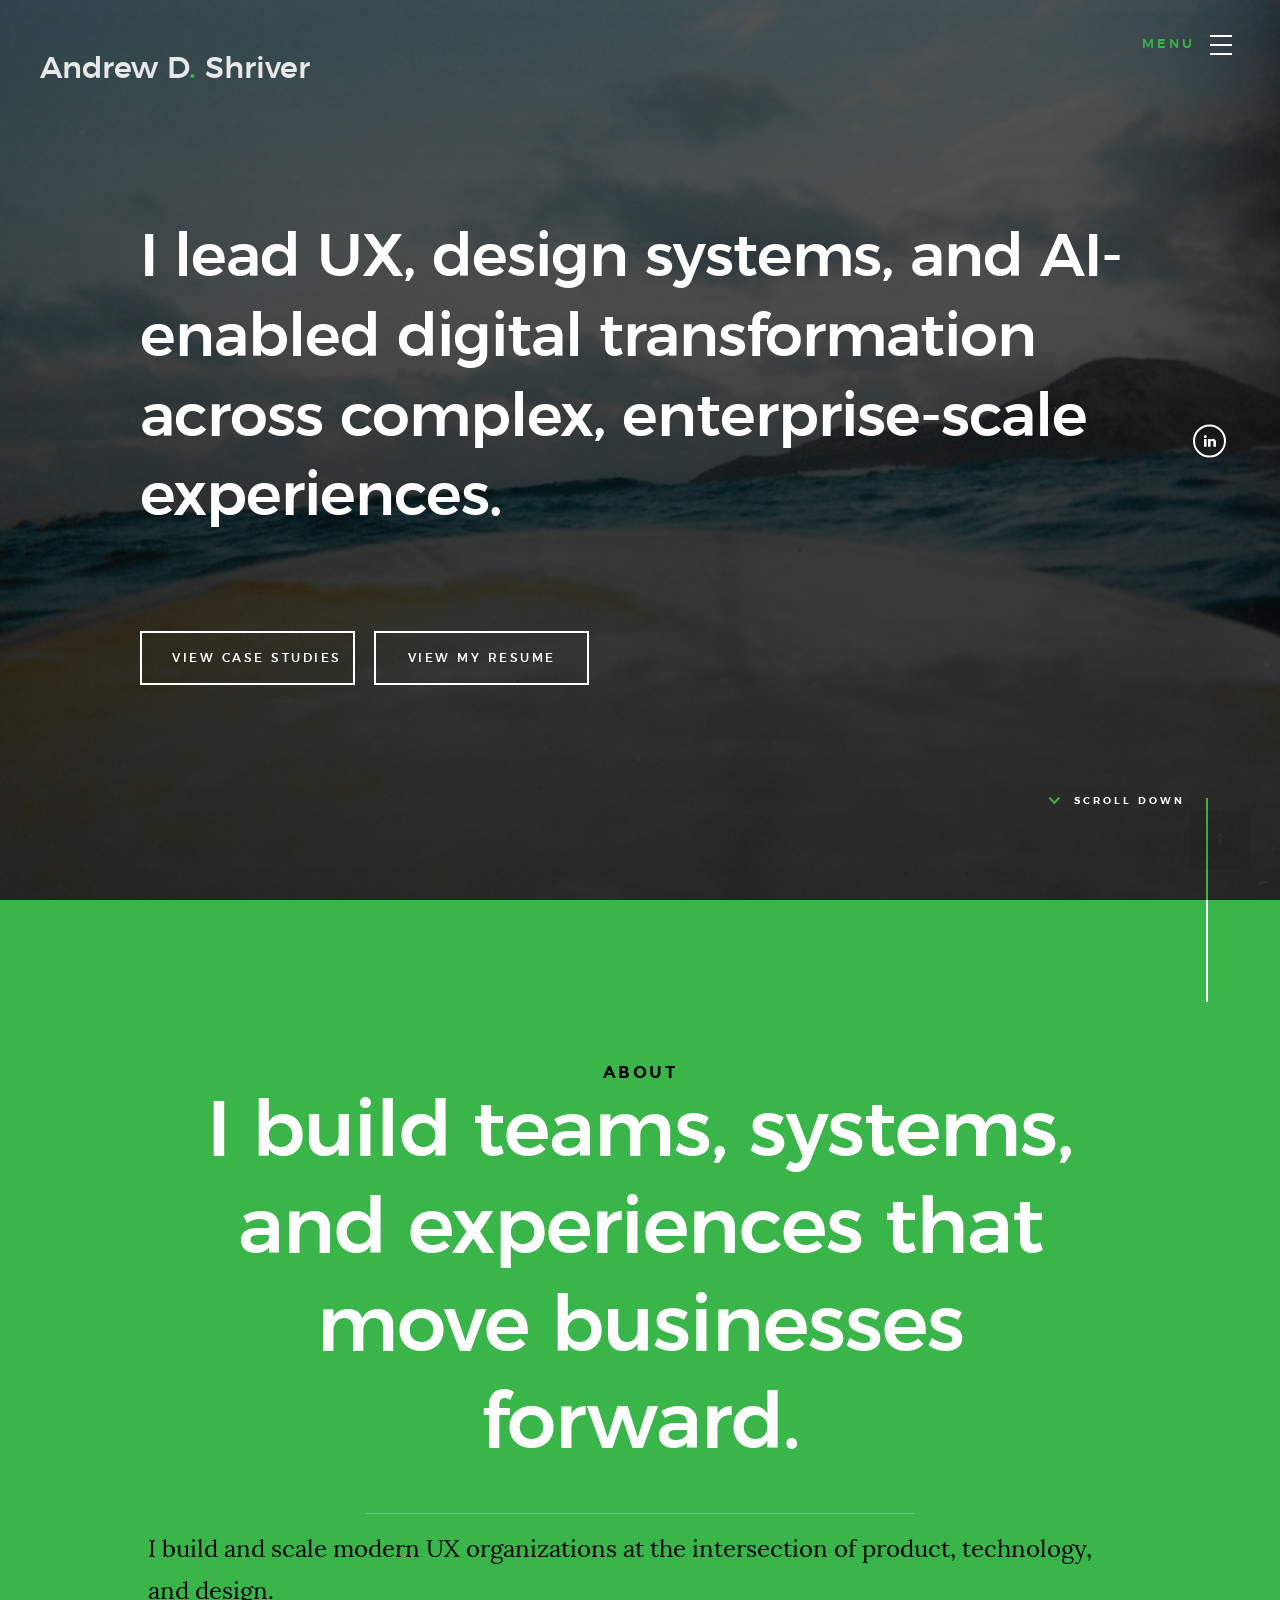
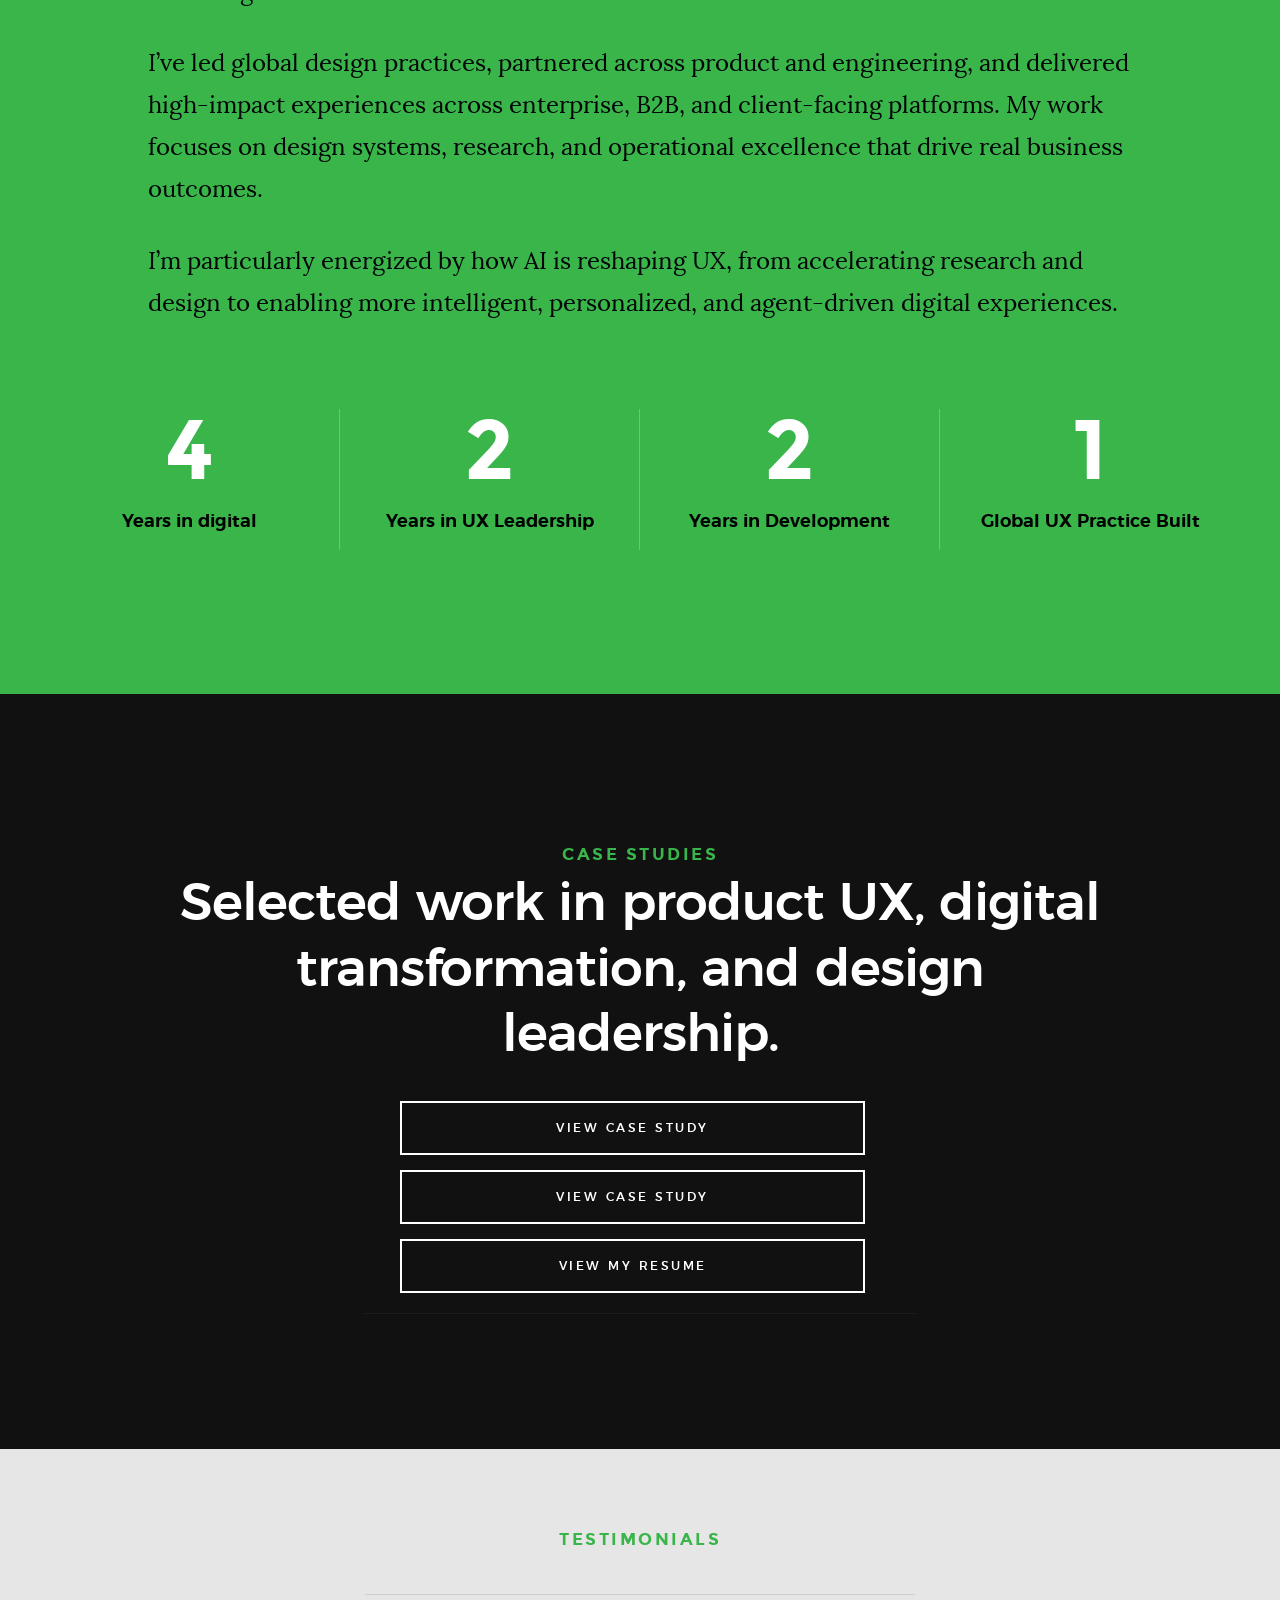
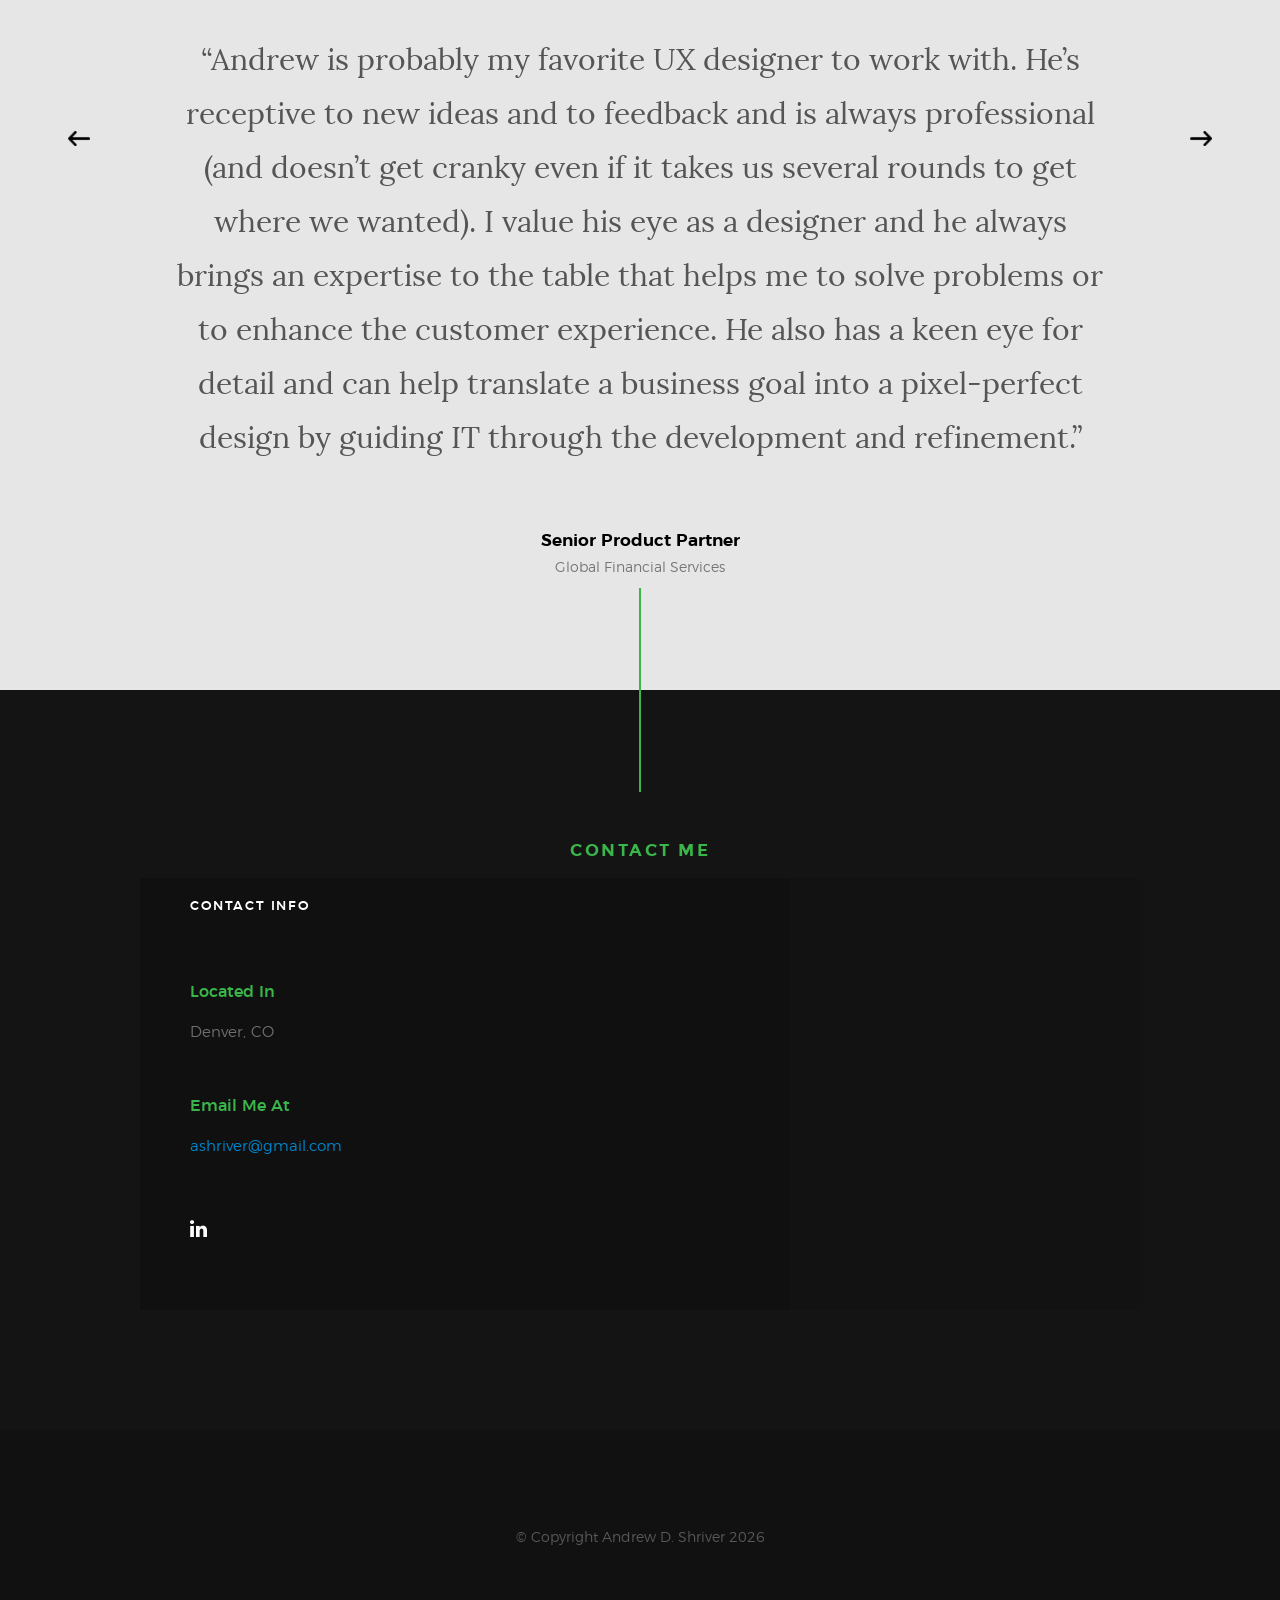
==== index.html @ b95ac104 "clean initial upload" ====
<!DOCTYPE html>
<html class="no-js" lang="en">
    
    <meta charset="utf-8">
    <title>Andrew D. Shriver</title>
    <meta name="description" content="">
    <meta name="author" content="">

    <!-- mobile specific metas
    ================================================== -->
    <meta name="viewport" content="width=device-width, initial-scale=1">

    <!-- CSS
    ================================================== -->
    <link rel="stylesheet" href="css/base.css">
    <link rel="stylesheet" href="css/vendor.css">
    <link rel="stylesheet" href="css/main.css">

    <!-- script
    ================================================== -->
    <script src="js/modernizr.js"></script>
    <script src="js/pace.min.js"></script>

    <!-- favicons
    ================================================== -->
    <link rel="shortcut icon" href="favicon.ico" type="image/x-icon">
    <link rel="icon" href="favicon.ico" type="image/x-icon">

</head>

<body id="top">

    <!-- header
    ================================================== -->
    <header class="s-header">
		
		
		<div class="header-logo">
			
			<h2 style="color:#e8e8e8;">Andrew D<span style="color:#39b54a;">.</span> Shriver</h2>
		</div>

        <nav class="header-nav">

            <a href="#0" class="header-nav__close" title="close"><span>Close</span></a>

            <div class="header-nav__content">
                <h3>Navigation</h3>
                
                <ul class="header-nav__list">
                    <li class="current"><a class="smoothscroll"  href="#home" title="home">Home</a></li>
                    <li><a class="smoothscroll"  href="#about" title="about">About</a></li>
                    <!--li><a class="smoothscroll"  href="#services" title="services">What I Do</a></li-->
                    <li><a class="smoothscroll"  href="#works" title="works">Case Studies</a></li>
                    <li><a class="smoothscroll"  href="#clients" title="clients">Testimonials</a></li>
                    <li><a class="smoothscroll"  href="#contact" title="contact">Contact</a></li>
					<li><a href="Shriver_Andrew_Global-Head-UX-Digital-Design_1_2026.pdf" target="_blank">Resume</a></li>
                </ul>
    
                <!--p>Perspiciatis hic praesentium nesciunt. Et neque a dolorum <a href='#0'>voluptatem</a> porro iusto sequi veritatis libero enim. Iusto id suscipit veritatis neque reprehenderit.</p-->
    
                <ul class="header-nav__social">
                    <li>
                        <a href="https://www.linkedin.com/in/andrewshriver/" target="_blank"><i class="fa fa-linkedin"></i></a>
                    </li>
                </ul>

            </div> <!-- end header-nav__content -->

        </nav>  <!-- end header-nav -->

        <a class="header-menu-toggle" href="#0">
            <span class="header-menu-text">Menu</span>
            <span class="header-menu-icon"></span>
        </a>

    </header> <!-- end s-header -->


    <!-- home
    ================================================== -->
    <section id="home" class="s-home target-section" data-parallax="scroll" data-image-src="images/me-surfboard-hawaii-crop.jpg" data-natural-width="3000" data-natural-height="2000" data-position-y="center">

        <div class="overlay"></div>
        <div class="shadow-overlay"></div>

        <div class="home-content">

            <div class="row home-content__main">

                <!--h3>I lead</h3-->

                <h1>
                    I lead UX, design systems, and AI-enabled digital transformation across complex, enterprise-scale experiences.
                </h1>

                <div class="home-content__buttons">
                     <a href="case-study-a.html" class="btn btn--stroke thumb-link">
                        View Case Studies
                   </a>
                    <a href="Shriver_Andrew_Global-Head-UX-Digital-Design_1_2026.pdf" target="_blank" class="btn btn--stroke">
                        View My Resume
                    </a>
                </div>

            </div>

            <div class="home-content__scroll">
                <a href="#about" class="scroll-link smoothscroll">
                    <span>Scroll Down</span>
                </a>
            </div>

            <div class="home-content__line"></div>

        </div> <!-- end home-content -->


        <ul class="home-social">
            <li>
                <a href="https://www.linkedin.com/in/andrewshriver/" target="_blank"><i class="fa fa-linkedin" aria-hidden="true"></i><span>LinkedIn</span></a>
            </li>
        </ul> 
        <!-- end home-social -->

    </section> <!-- end s-home -->


    <!-- about
    ================================================== -->
    <section id="about" class="s-about">

        <div class="row section-header has-bottom-sep" data-aos="fade-up">
            <div class="col-full">
                <h3 class="subhead subhead--dark">About</h3>
                <h1 class="display-1 display-1--light">I build teams, systems, and experiences that move businesses forward.</h1>
            </div>
        </div> <!-- end section-header -->

        <div class="row about-desc" data-aos="fade-up">
            <div class="col-full">
                <p>
                    I build and scale modern UX organizations at the intersection of product, technology, and design.
                </p>

                <p>
                I’ve led global design practices, partnered across product and engineering, and delivered high-impact experiences across enterprise, B2B, and client-facing platforms. My work focuses on design systems, research, and operational excellence that drive real business outcomes.
                </p>

                <p>
                I’m particularly energized by how AI is reshaping UX, from accelerating research and design to enabling more intelligent, personalized, and agent-driven digital experiences.
                </p>
            </div>
        </div> <!-- end about-desc -->

        <div class="row about-stats stats block-1-4 block-m-1-2 block-mob-full" data-aos="fade-up">
                
            <div class="col-block stats__col ">
                <div class="stats__count">29</div>
                <h5>Years in digital</h5>
            </div>
            <div class="col-block stats__col">
                <div class="stats__count">15</div>
                <h5>Years in UX Leadership</h5>
            </div>
            <div class="col-block stats__col">
                <div class="stats__count">11</div>
                <h5>Years in Development</h5>
            </div>
            <div class="col-block stats__col">
                <div class="stats__count">1</div>
                <h5>Global UX Practice Built</h5> 
            </div>

        </div> <!-- end about-stats -->

        <div class="about__line"></div>

    </section> <!-- end s-about -->

    <!-- works
    ================================================== -->
    <section id="works" class="s-works">

        <div class="intro-wrap">
                
            <div class="row section-header has-bottom-sep light-sep" data-aos="fade-up">
                <div class="col-full">
                    <h3 class="subhead">Case Studies</h3>
                    <h1 class="display-2 display-2--light">Selected work in product UX, digital transformation, and design leadership.</h1>
                </div>
					
				<div class="home-content__case-study-lg-buttons">
                   <a href="case-study-a.html" class="btn btn--stroke thumb-link">
                        View Case Study
                   </a>
				   <a href="case-study-b.html" class="btn btn--stroke thumb-link">
                        View Case Study
                   </a>
                   <a href="cShriver_Andrew_Global-Head-UX-Digital-Design_1_2026.pdf" target="_blank" class="btn btn--stroke thumb-link">
                        View My Resume
                   </a>
                </div>
            </div> <!-- end section-header -->

        </div> <!-- end intro-wrap -->
    </section>
    
    
    <!-- clients
    ================================================== -->
    <section id="clients" class="s-clients">

        <div class="row section-header" data-aos="fade-up">
            <div class="col-full">
                <h3 class="subhead">Testimonials</h3>
                <!--h1 class="display-2">Glint has been honored to
                partner up with these clients</h1-->
            </div>
        </div> <!-- end section-header -->

        <div class="row clients-testimonials" data-aos="fade-up">
            <div class="col-full">
                <div class="testimonials">

                    <div class="testimonials__slide">

                        <p>&ldquo;Andrew is probably my favorite UX designer to work with. He’s receptive to new ideas and to feedback and is always professional (and doesn’t get cranky even if it takes us several rounds to get where we wanted). I value his eye as a designer and he always brings an expertise to the table that helps me to solve problems or to enhance the customer experience. He also has a keen eye for detail and can help translate a business goal into a pixel-perfect design by guiding IT through the development and refinement.&rdquo;</p>

                        <!--img src="images/avatars/wonderwoman.jpg" alt="Author image" class="testimonials__avatar"-->
                        <div class="testimonials__info">
                                <span class="testimonials__name">Senior Product Partner</span> 
                                <span class="testimonials__pos">Global Financial Services</span>
                        </div>
                    </div>

                    <div class="testimonials__slide">
                        
                        <p>&ldquo;Andrew is fast yet thorough…He brings fresh thinking to each project, yet solidly upholds our brand standards that are key to maintaining consistency in the online experience. I love his sense of humor and appreciate his easy communication style.&rdquo;</p>

                        <!--img src="images/avatars/aquaman.jpg" alt="Author image" class="testimonials__avatar"-->
                        <div class="testimonials__info">
                            <span class="testimonials__name">Internal Client</span> 
                            <span class="testimonials__pos">Global Financial Services</span>
                        </div>

                    </div>

                    <div class="testimonials__slide">
                        
                        <p>&ldquo;Andrew is very good at making the team's vision into a reality. Everyone loves working with him.&rdquo;</p>

                        <!--img src="images/avatars/batman.jpg" alt="Author image" class="testimonials__avatar"-->
                        <div class="testimonials__info">
                            <span class="testimonials__name">Internal Client</span> 
                            <span class="testimonials__pos">Global Financial Services</span>
                        </div>

                    </div>

                </div><!-- end testimonials -->
                
            </div> <!-- end col-full -->
        </div> <!-- end client-testimonials -->

    </section> <!-- end s-clients -->


    <!-- contact
    ================================================== -->
    <section id="contact" class="s-contact">

        <div class="overlay"></div>
        <div class="contact__line"></div>

        <div class="row section-header" data-aos="fade-up">
            <div class="col-full">
                <h3 class="subhead">Contact Me</h3>
                <!--h1 class="display-2 display-2--light">Reach out for a new opportunity or just to say hello</h1-->
            </div>
        </div>

        <div class="row contact-content" data-aos="fade-up">

            <div class="contact-secondary">
                <div class="contact-info">

                    <h3 class="h6 hide-on-fullwidth">Contact Info</h3>

                    <div class="cinfo">
                        <h5>Located In</h5>
                        <p>Denver, CO</p>
                    </div>

                    <div class="cinfo">
                        <h5>Email Me At</h5>
                        <p>
							<a href="mailto:ashriver@gmail.com?subject=Inquiry from andrewshriver.com">ashriver@gmail.com</a>
                        </p>
                    </div>

                    <ul class="contact-social">
                        <li>
                            <a href="https://www.linkedin.com/in/andrewshriver/" target="_blank"><i class="fa fa-linkedin" aria-hidden="true"></i></a>
                        </li>
                    </ul> <!-- end contact-social -->

                </div> <!-- end contact-info -->
            </div> <!-- end contact-secondary -->

        </div> <!-- end contact-content -->

    </section> <!-- end s-contact -->

    <!-- footer
    ================================================== -->
    <footer>

        <div class="row footer-bottom">

            <div class="col-twelve">
                <div class="copyright">
                    <span>© Copyright Andrew D. Shriver 2026</span> 
                </div>

                <div class="go-top">
                    <a class="smoothscroll" title="Back to Top" href="#top"><i class="icon-arrow-up" aria-hidden="true"></i></a>
                </div>
            </div>

        </div> <!-- end footer-bottom -->

    </footer> <!-- end footer -->



    <!-- photoswipe background
    ================================================== -->
    <div aria-hidden="true" class="pswp" role="dialog" tabindex="-1">

        <div class="pswp__bg"></div>
        <div class="pswp__scroll-wrap">

            <div class="pswp__container">
                <div class="pswp__item"></div>
                <div class="pswp__item"></div>
                <div class="pswp__item"></div>
            </div>

            <div class="pswp__ui pswp__ui--hidden">
                <div class="pswp__top-bar">
                    <div class="pswp__counter"></div><button class="pswp__button pswp__button--close" title="Close (Esc)"></button> <button class="pswp__button pswp__button--share" title=
                    "Share"></button> <button class="pswp__button pswp__button--fs" title="Toggle fullscreen"></button> <button class="pswp__button pswp__button--zoom" title=
                    "Zoom in/out"></button>
                    <div class="pswp__preloader">
                        <div class="pswp__preloader__icn">
                            <div class="pswp__preloader__cut">
                                <div class="pswp__preloader__donut"></div>
                            </div>
                        </div>
                    </div>
                </div>
                <div class="pswp__share-modal pswp__share-modal--hidden pswp__single-tap">
                    <div class="pswp__share-tooltip"></div>
                </div><button class="pswp__button pswp__button--arrow--left" title="Previous (arrow left)"></button> <button class="pswp__button pswp__button--arrow--right" title=
                "Next (arrow right)"></button>
                <div class="pswp__caption">
                    <div class="pswp__caption__center"></div>
                </div>
            </div>

        </div>

    </div> <!-- end photoSwipe background -->


    <!-- preloader
    ================================================== -->
    <div id="preloader">
        <div id="loader">
            <div class="line-scale-pulse-out">
                <div></div>
                <div></div>
                <div></div>
                <div></div>
                <div></div>
            </div>
        </div>
    </div>


    <!-- Java Script
    ================================================== -->
    <script src="js/jquery-3.2.1.min.js"></script>
    <script src="js/plugins.js"></script>
    <script src="js/main.js"></script>

</body>

</html>
---- css/base.css ----
/* =================================================================== 
 *
 *  Glint v1.0 Base Stylesheet
 *  11-20-2017
 *  ------------------------------------------------------------------
 *
 *  TOC:
 *  # imports 
 *  # normalize
 *  # basic/base setup styles
 *      ## Media
 *      ## Typography resets 
 *      ## links
 *      ## inputs
 *  # grid
 *      ## medium size devices
 *      ## tablets
 *      ## mobile devices
 *      ## small mobile devices
 *  # block grids
 *      ## medium size devices
 *      ## tablets
 *      ## mobile devices
 *      ## small mobile devices
 *  # MISC
 *
 * =================================================================== */


/* ===================================================================
 * # imports 
 *
 * ------------------------------------------------------------------- */
@import url("font-awesome/css/font-awesome.min.css");
@import url("micons/micons.css");
@import url("fonts.css");


/* ===================================================================
 * # normalize
 * normalize.css v5.0.0 | MIT License | 
 * github.com/necolas/normalize.css
 *
 * ------------------------------------------------------------------- */
html {
    font-family: sans-serif;
    line-height: 1.15;
    -ms-text-size-adjust: 100%;
    -webkit-text-size-adjust: 100%;
}

body {
    margin: 0;
}

article,
aside,
footer,
header,
nav,
section {
    display: block;
}

h1 {
    font-size: 2em;
    margin: 0.67em 0;
}

figcaption,
figure,
main {
    display: block;
}

figure {
    margin: 1em 40px;
}

hr {
    box-sizing: content-box;
    height: 0;
    overflow: visible;
}

pre {
    font-family: monospace, monospace;
    font-size: 1em;
}

a {
    background-color: transparent;
    -webkit-text-decoration-skip: objects;
}

a:active,
a:hover {
    outline-width: 0;
}

abbr[title] {
    border-bottom: none;
    text-decoration: underline;
    text-decoration: underline dotted;
}

b,
strong {
    font-weight: inherit;
}

b,
strong {
    font-weight: bolder;
}

code,
kbd,
samp {
    font-family: monospace, monospace;
    font-size: 1em;
}

dfn {
    font-style: italic;
}

mark {
    background-color: #ff0;
    color: #000;
}

small {
    font-size: 80%;
}

sub,
sup {
    font-size: 75%;
    line-height: 0;
    position: relative;
    vertical-align: baseline;
}

sub {
    bottom: -0.25em;
}

sup {
    top: -0.5em;
}

audio,
video {
    display: inline-block;
}

audio:not([controls]) {
    display: none;
    height: 0;
}

img {
    border-style: none;
}

svg:not(:root) {
    overflow: hidden;
}

button,
input,
optgroup,
select,
textarea {
    font-family: sans-serif;
    font-size: 100%;
    line-height: 1.15;
    margin: 0;
}

button,
input {
    overflow: visible;
}

button,
select {
    text-transform: none;
}

button,
html [type="button"],
[type="reset"],
[type="submit"] {
    -webkit-appearance: button;
}

button::-moz-focus-inner,
[type="button"]::-moz-focus-inner,
[type="reset"]::-moz-focus-inner,
[type="submit"]::-moz-focus-inner {
    border-style: none;
    padding: 0;
}

button:-moz-focusring,
[type="button"]:-moz-focusring,
[type="reset"]:-moz-focusring,
[type="submit"]:-moz-focusring {
    outline: 1px dotted ButtonText;
}

fieldset {
    border: 1px solid #c0c0c0;
    margin: 0 2px;
    padding: 0.35em 0.625em 0.75em;
}

legend {
    box-sizing: border-box;
    color: inherit;
    display: table;
    max-width: 100%;
    padding: 0;
    white-space: normal;
}

progress {
    display: inline-block;
    vertical-align: baseline;
}

textarea {
    overflow: auto;
}

[type="checkbox"],
[type="radio"] {
    box-sizing: border-box;
    padding: 0;
}

[type="number"]::-webkit-inner-spin-button,
[type="number"]::-webkit-outer-spin-button {
    height: auto;
}

[type="search"] {
    -webkit-appearance: textfield;
    outline-offset: -2px;
}

[type="search"]::-webkit-search-cancel-button,
[type="search"]::-webkit-search-decoration {
    -webkit-appearance: none;
}

::-webkit-file-upload-button {
    -webkit-appearance: button;
    font: inherit;
}

details,
menu {
    display: block;
}

summary {
    display: list-item;
}

canvas {
    display: inline-block;
}

template {
    display: none;
}

[hidden] {
    display: none;
}


/* ===================================================================
 * # basic/base setup styles
 *
 * ------------------------------------------------------------------- */
html {
    font-size: 62.5%;
    box-sizing: border-box;
}

*,
*::before,
*::after {
    box-sizing: inherit;
}

body {
    font-weight: normal;
    line-height: 1;
    word-wrap: break-word;
    text-rendering: optimizeLegibility;
    -webkit-overflow-scrolling: touch;
    -webkit-text-size-adjust: none;
}

body,
input,
button {
    -moz-osx-font-smoothing: grayscale;
    -webkit-font-smoothing: antialiased;
}


/* ------------------------------------------------------------------- 
 * ## Media
 * ------------------------------------------------------------------- */
img,
video {
    max-width: 100%;
    height: auto;
}


/* ------------------------------------------------------------------- 
 * ## Typography resets 
 * ------------------------------------------------------------------- */
div,
dl,
dt,
dd,
ul,
ol,
li,
h1,
h2,
h3,
h4,
h5,
h6,
pre,
form,
p,
blockquote,
th,
td {
    margin: 0;
    padding: 0;
}

h1,
h2,
h3,
h4,
h5,
h6 {
    -webkit-font-smoothing: auto;
    -webkit-font-smoothing: antialiased;
    -webkit-font-variant-ligatures: common-ligatures;
    -moz-font-variant-ligatures: common-ligatures;
    font-variant-ligatures: common-ligatures;
    text-rendering: optimizeLegibility;
}

em,
i {
    font-style: italic;
    line-height: inherit;
}

strong,
b {
    font-weight: bold;
    line-height: inherit;
}

small {
    font-size: 60%;
    line-height: inherit;
}

ol,
ul {
    list-style: none;
}

li {
    display: block;
}


/* ------------------------------------------------------------------- 
 * ## links 
 * ------------------------------------------------------------------- */
a {
    text-decoration: none;
    line-height: inherit;
}

a img {
    border: none;
}


/* ------------------------------------------------------------------- 
 * ## inputs 
 * ------------------------------------------------------------------- */
fieldset {
    margin: 0;
    padding: 0;
}

input[type="email"],
input[type="number"],
input[type="search"],
input[type="text"],
input[type="tel"],
input[type="url"],
input[type="password"],
textarea {
    -webkit-appearance: none;
    -moz-appearance: none;
    -ms-appearance: none;
    -o-appearance: none;
    appearance: none;
}


/* ===================================================================
 * # grid
 *
 * ------------------------------------------------------------------- */
.row {
    width: 94%;
    max-width: 1200px;
    margin: 0 auto;
}

.row:after {
    content: "";
    display: table;
    clear: both;
}

.row .row {
    width: auto;
    max-width: none;
    margin-left: -20px;
    margin-right: -20px;
}


/* column blocks
 * -------------------------------------- */
[class*="col-"] {
    float: left;
    padding: 0 20px;
}

[class*="col-"]+[class*="col-"].end {
    float: right;
}


/* column width classes 
 * -------------------------------------- */
.col-one {
    width: 8.33333%;
}

.col-two,
.col-1-6 {
    width: 16.66667%;
}

.col-three,
.col-1-4 {
    width: 25%;
}

.col-four,
.col-1-3 {
    width: 33.33333%;
}

.col-five {
    width: 41.66667%;
}

.col-six,
.col-1-2 {
    width: 50%;
}

.col-seven {
    width: 58.33333%;
}

.col-eight,
.col-2-3 {
    width: 66.66667%;
}

.col-nine,
.col-3-4 {
    width: 75%;
}

.col-ten,
.col-5-6 {
    width: 83.33333%;
}

.col-eleven {
    width: 91.66667%;
}

.col-twelve,
.col-full {
    width: 100%;
}


/* ------------------------------------------------------------------- 
 * ## medium size devices
 * ------------------------------------------------------------------- */
@media only screen and (max-width: 1200px) {
    .row .row {
        margin-left: -15px;
        margin-right: -15px;
    }
    [class*="col-"] {
        padding: 0 15px;
    }
    .md-two,
    .md-1-6 {
        width: 16.66667%;
    }
    .md-one {
        width: 8.33333%;
    }
    .md-three,
    .md-1-4 {
        width: 25%;
    }
    .md-four,
    .md-1-3 {
        width: 33.33333%;
    }
    .md-five {
        width: 41.66667%;
    }
    .md-six,
    .md-1-2 {
        width: 50%;
    }
    .md-seven {
        width: 58.33333%;
    }
    .md-eight,
    .md-2-3 {
        width: 66.66667%;
    }
    .md-nine,
    .md-3-4 {
        width: 75%;
    }
    .md-ten,
    .md-5-6 {
        width: 83.33333%;
    }
    .md-eleven {
        width: 91.66667%;
    }
    .md-twelve,
    .md-full {
        width: 100%;
    }
}


/* ------------------------------------------------------------------- 
 * ## tablets
 * ------------------------------------------------------------------- */
@media only screen and (max-width: 800px) {
    .row {
        width: 90%;
    }
    .tab-1-4 {
        width: 25%;
    }
    .tab-1-3 {
        width: 33.33333%;
    }
    .tab-1-2 {
        width: 50%;
    }
    .tab-2-3 {
        width: 66.66667%;
    }
    .tab-3-4 {
        width: 75%;
    }
    .tab-full {
        width: 100%;
    }
}


/* ------------------------------------------------------------------- 
 * ## mobile devices
 * ------------------------------------------------------------------- */
@media only screen and (max-width: 600px) {
    .row {
        width: auto;
        padding-left: 25px;
        padding-right: 25px;
    }
    .row .row {
        margin-left: -10px;
        margin-right: -10px;
    }
    [class*="col-"] {
        padding: 0 10px;
    }
    .mob-1-4 {
        width: 25%;
    }
    .mob-1-3 {
        width: 33.33333%;
    }
    .mob-1-2 {
        width: 50%;
    }
    .mob-2-3 {
        width: 66.66667%;
    }
    .mob-3-4 {
        width: 75%;
    }
    .mob-full {
        width: 100%;
    }
}


/* ------------------------------------------------------------------- 
 * ## small mobile devices
 * ------------------------------------------------------------------- */

/* stack columns on small mobile devices
 * ------------------------------------------------------------------- */

@media only screen and (max-width: 400px) {
    .row .row {
        padding-left: 0;
        padding-right: 0;
        margin-left: 0;
        margin-right: 0;
    }
    [class*="col-"] {
        width: 100% !important;
        float: none !important;
        clear: both !important;
        margin-left: 0;
        margin-right: 0;
        padding: 0;
    }
    [class*="col-"]+[class*="col-"].end {
        float: none;
    }
}


/* ===================================================================
 * # block grids
 * ------------------------------------------------------------------- */

/*   Equally-sized columns define at row level
 * ------------------------------------------------------------------- */
[class*="block-"]:after {
    content: "";
    display: table;
    clear: both;
}

.block-1-6 .col-block {
    width: 16.66667%;
}

.block-1-5 .col-block {
    width: 20%;
}

.block-1-4 .col-block {
    width: 25%;
}

.block-1-3 .col-block {
    width: 33.33333%;
}

.block-1-2 .col-block {
    width: 50%;
}


/**
 * Clearing for block grid columns. Allow columns with 
 * different heights to align properly.
 */

.block-1-6 .col-block:nth-child(6n+1),
.block-1-5 .col-block:nth-child(5n+1),
.block-1-4 .col-block:nth-child(4n+1),
.block-1-3 .col-block:nth-child(3n+1),
.block-1-2 .col-block:nth-child(2n+1) {
    clear: both;
}


/* ------------------------------------------------------------------- 
 * ## medium size devices
 * ------------------------------------------------------------------- */
@media only screen and (max-width: 1200px) {
    .block-m-1-6 .col-block {
        width: 16.66667%;
    }
    .block-m-1-5 .col-block {
        width: 20%;
    }
    .block-m-1-4 .col-block {
        width: 25%;
    }
    .block-m-1-3 .col-block {
        width: 33.33333%;
    }
    .block-m-1-2 .col-block {
        width: 50%;
    }
    .block-m-full .col-block {
        width: 100%;
        clear: both;
    }
    [class*="block-m-"] .col-block:nth-child(n) {
        clear: none;
    }
    .block-m-1-6 .col-block:nth-child(6n+1),
    .block-m-1-5 .col-block:nth-child(5n+1),
    .block-m-1-4 .col-block:nth-child(4n+1),
    .block-m-1-3 .col-block:nth-child(3n+1),
    .block-m-1-2 .col-block:nth-child(2n+1) {
        clear: both;
    }
}


/* ------------------------------------------------------------------- 
 * ## tablets
 * ------------------------------------------------------------------- */
@media only screen and (max-width: 800px) {
    .block-tab-1-6 .col-block {
        width: 16.66667%;
    }
    .block-tab-1-5 .col-block {
        width: 20%;
    }
    .block-tab-1-4 .col-block {
        width: 25%;
    }
    .block-tab-1-3 .col-block {
        width: 33.33333%;
    }
    .block-tab-1-2 .col-block {
        width: 50%;
    }
    .block-tab-full .col-block {
        width: 100%;
        clear: both;
    }
    [class*="block-tab-"] .col-block:nth-child(n) {
        clear: none;
    }
    .block-tab-1-6 .col-block:nth-child(6n+1),
    .block-tab-1-6 .col-block:nth-child(5n+1),
    .block-tab-1-4 .col-block:nth-child(4n+1),
    .block-tab-1-3 .col-block:nth-child(3n+1),
    .block-tab-1-2 .col-block:nth-child(2n+1) {
        clear: both;
    }
}


/* ------------------------------------------------------------------- 
 * ## mobile devices
 * ------------------------------------------------------------------- */
@media only screen and (max-width: 600px) {
    .block-mob-1-6 .col-block {
        width: 16.66667%;
    }
    .block-mob-1-5 .col-block {
        width: 20%;
    }
    .block-mob-1-4 .col-block {
        width: 25%;
    }
    .block-mob-1-3 .col-block {
        width: 33.33333%;
    }
    .block-mob-1-2 .col-block {
        width: 50%;
    }
    .block-mob-full .col-block {
        width: 100%;
        clear: both;
    }
    [class*="block-mob-"] .col-block:nth-child(n) {
        clear: none;
    }
    .block-mob-1-6 .col-block:nth-child(6n+1),
    .block-mob-1-5 .col-block:nth-child(5n+1),
    .block-mob-1-4 .col-block:nth-child(4n+1),
    .block-mob-1-3 .col-block:nth-child(3n+1),
    .block-mob-1-2 .col-block:nth-child(2n+1) {
        clear: both;
    }
}


/* ------------------------------------------------------------------- 
 * ## small mobile devices
 * ------------------------------------------------------------------- */

/* stack columns on small mobile devices
 * ------------------------------------------------------------------- */

@media only screen and (max-width: 400px) {
    .stack .col-block {
        width: 100% !important;
        float: none !important;
        clear: both !important;
        margin-left: 0;
        margin-right: 0;
    }
}


/* ===================================================================
 * # MISC
 *
 * ------------------------------------------------------------------- */
.group:after {
    content: "";
    display: table;
    clear: both;
}


/* Misc Helper Styles
 * -------------------------------------- */
.is-hidden {
    display: none;
}

.is-invisible {
    visibility: hidden;
}

.antialiased {
    -webkit-font-smoothing: antialiased;
    -moz-osx-font-smoothing: grayscale;
}

.overflow-hidden {
    overflow: hidden;
}

.remove-bottom {
    margin-bottom: 0;
}

.half-bottom {
    margin-bottom: 1.5rem !important;
}

.add-bottom {
    margin-bottom: 3rem !important;
}

.no-border {
    border: none;
}

.full-width {
    width: 100%;
}

.text-center {
    text-align: center;
}

.text-left {
    text-align: left;
}

.text-right {
    text-align: right;
}

.pull-left {
    float: left;
}

.pull-right {
    float: right;
}

.align-center {
    margin-left: auto;
    margin-right: auto;
    text-align: center;
}


/*# sourceMappingURL=base.css.map */
---- css/vendor.css ----
/* =================================================================== 
 *
 *  Glint v1.0 Vendor/Third Party CSS 
 *  11-20-2017
 *  ------------------------------------------------------------------
 *
 *  TOC:
 *  # animate on scroll
 *  # slick slider
 *  # photoswipe
 *  # photoSwipe skin
 *
 * =================================================================== */


/* ===================================================================
 * # animate on scroll 
 * https://michalsnik.github.io/aos/
 *
 * ------------------------------------------------------------------- */
[data-aos][data-aos][data-aos-duration='50'], body[data-aos-duration='50'] [data-aos] {
    transition-duration: 50ms;
}

[data-aos][data-aos][data-aos-delay='50'], body[data-aos-delay='50'] [data-aos] {
    transition-delay: 0;
}

[data-aos][data-aos][data-aos-delay='50'].aos-animate, body[data-aos-delay='50'] [data-aos].aos-animate {
    transition-delay: 50ms;
}

[data-aos][data-aos][data-aos-duration='100'], body[data-aos-duration='100'] [data-aos] {
    transition-duration: .1s;
}

[data-aos][data-aos][data-aos-delay='100'], body[data-aos-delay='100'] [data-aos] {
    transition-delay: 0;
}

[data-aos][data-aos][data-aos-delay='100'].aos-animate, body[data-aos-delay='100'] [data-aos].aos-animate {
    transition-delay: .1s;
}

[data-aos][data-aos][data-aos-duration='150'], body[data-aos-duration='150'] [data-aos] {
    transition-duration: .15s;
}

[data-aos][data-aos][data-aos-delay='150'], body[data-aos-delay='150'] [data-aos] {
    transition-delay: 0;
}

[data-aos][data-aos][data-aos-delay='150'].aos-animate, body[data-aos-delay='150'] [data-aos].aos-animate {
    transition-delay: .15s;
}

[data-aos][data-aos][data-aos-duration='200'], body[data-aos-duration='200'] [data-aos] {
    transition-duration: .2s;
}

[data-aos][data-aos][data-aos-delay='200'], body[data-aos-delay='200'] [data-aos] {
    transition-delay: 0;
}

[data-aos][data-aos][data-aos-delay='200'].aos-animate, body[data-aos-delay='200'] [data-aos].aos-animate {
    transition-delay: .2s;
}

[data-aos][data-aos][data-aos-duration='250'], body[data-aos-duration='250'] [data-aos] {
    transition-duration: .25s;
}

[data-aos][data-aos][data-aos-delay='250'], body[data-aos-delay='250'] [data-aos] {
    transition-delay: 0;
}

[data-aos][data-aos][data-aos-delay='250'].aos-animate, body[data-aos-delay='250'] [data-aos].aos-animate {
    transition-delay: .25s;
}

[data-aos][data-aos][data-aos-duration='300'], body[data-aos-duration='300'] [data-aos] {
    transition-duration: .3s;
}

[data-aos][data-aos][data-aos-delay='300'], body[data-aos-delay='300'] [data-aos] {
    transition-delay: 0;
}

[data-aos][data-aos][data-aos-delay='300'].aos-animate, body[data-aos-delay='300'] [data-aos].aos-animate {
    transition-delay: .3s;
}

[data-aos][data-aos][data-aos-duration='350'], body[data-aos-duration='350'] [data-aos] {
    transition-duration: .35s;
}

[data-aos][data-aos][data-aos-delay='350'], body[data-aos-delay='350'] [data-aos] {
    transition-delay: 0;
}

[data-aos][data-aos][data-aos-delay='350'].aos-animate, body[data-aos-delay='350'] [data-aos].aos-animate {
    transition-delay: .35s;
}

[data-aos][data-aos][data-aos-duration='400'], body[data-aos-duration='400'] [data-aos] {
    transition-duration: .4s;
}

[data-aos][data-aos][data-aos-delay='400'], body[data-aos-delay='400'] [data-aos] {
    transition-delay: 0;
}

[data-aos][data-aos][data-aos-delay='400'].aos-animate, body[data-aos-delay='400'] [data-aos].aos-animate {
    transition-delay: .4s;
}

[data-aos][data-aos][data-aos-duration='450'], body[data-aos-duration='450'] [data-aos] {
    transition-duration: .45s;
}

[data-aos][data-aos][data-aos-delay='450'], body[data-aos-delay='450'] [data-aos] {
    transition-delay: 0;
}

[data-aos][data-aos][data-aos-delay='450'].aos-animate, body[data-aos-delay='450'] [data-aos].aos-animate {
    transition-delay: .45s;
}

[data-aos][data-aos][data-aos-duration='500'], body[data-aos-duration='500'] [data-aos] {
    transition-duration: .5s;
}

[data-aos][data-aos][data-aos-delay='500'], body[data-aos-delay='500'] [data-aos] {
    transition-delay: 0;
}

[data-aos][data-aos][data-aos-delay='500'].aos-animate, body[data-aos-delay='500'] [data-aos].aos-animate {
    transition-delay: .5s;
}

[data-aos][data-aos][data-aos-duration='550'], body[data-aos-duration='550'] [data-aos] {
    transition-duration: .55s;
}

[data-aos][data-aos][data-aos-delay='550'], body[data-aos-delay='550'] [data-aos] {
    transition-delay: 0;
}

[data-aos][data-aos][data-aos-delay='550'].aos-animate, body[data-aos-delay='550'] [data-aos].aos-animate {
    transition-delay: .55s;
}

[data-aos][data-aos][data-aos-duration='600'], body[data-aos-duration='600'] [data-aos] {
    transition-duration: .6s;
}

[data-aos][data-aos][data-aos-delay='600'], body[data-aos-delay='600'] [data-aos] {
    transition-delay: 0;
}

[data-aos][data-aos][data-aos-delay='600'].aos-animate, body[data-aos-delay='600'] [data-aos].aos-animate {
    transition-delay: .6s;
}

[data-aos][data-aos][data-aos-duration='650'], body[data-aos-duration='650'] [data-aos] {
    transition-duration: .65s;
}

[data-aos][data-aos][data-aos-delay='650'], body[data-aos-delay='650'] [data-aos] {
    transition-delay: 0;
}

[data-aos][data-aos][data-aos-delay='650'].aos-animate, body[data-aos-delay='650'] [data-aos].aos-animate {
    transition-delay: .65s;
}

[data-aos][data-aos][data-aos-duration='700'], body[data-aos-duration='700'] [data-aos] {
    transition-duration: .7s;
}

[data-aos][data-aos][data-aos-delay='700'], body[data-aos-delay='700'] [data-aos] {
    transition-delay: 0;
}

[data-aos][data-aos][data-aos-delay='700'].aos-animate, body[data-aos-delay='700'] [data-aos].aos-animate {
    transition-delay: .7s;
}

[data-aos][data-aos][data-aos-duration='750'], body[data-aos-duration='750'] [data-aos] {
    transition-duration: .75s;
}

[data-aos][data-aos][data-aos-delay='750'], body[data-aos-delay='750'] [data-aos] {
    transition-delay: 0;
}

[data-aos][data-aos][data-aos-delay='750'].aos-animate, body[data-aos-delay='750'] [data-aos].aos-animate {
    transition-delay: .75s;
}

[data-aos][data-aos][data-aos-duration='800'], body[data-aos-duration='800'] [data-aos] {
    transition-duration: .8s;
}

[data-aos][data-aos][data-aos-delay='800'], body[data-aos-delay='800'] [data-aos] {
    transition-delay: 0;
}

[data-aos][data-aos][data-aos-delay='800'].aos-animate, body[data-aos-delay='800'] [data-aos].aos-animate {
    transition-delay: .8s;
}

[data-aos][data-aos][data-aos-duration='850'], body[data-aos-duration='850'] [data-aos] {
    transition-duration: .85s;
}

[data-aos][data-aos][data-aos-delay='850'], body[data-aos-delay='850'] [data-aos] {
    transition-delay: 0;
}

[data-aos][data-aos][data-aos-delay='850'].aos-animate, body[data-aos-delay='850'] [data-aos].aos-animate {
    transition-delay: .85s;
}

[data-aos][data-aos][data-aos-duration='900'], body[data-aos-duration='900'] [data-aos] {
    transition-duration: .9s;
}

[data-aos][data-aos][data-aos-delay='900'], body[data-aos-delay='900'] [data-aos] {
    transition-delay: 0;
}

[data-aos][data-aos][data-aos-delay='900'].aos-animate, body[data-aos-delay='900'] [data-aos].aos-animate {
    transition-delay: .9s;
}

[data-aos][data-aos][data-aos-duration='950'], body[data-aos-duration='950'] [data-aos] {
    transition-duration: .95s;
}

[data-aos][data-aos][data-aos-delay='950'], body[data-aos-delay='950'] [data-aos] {
    transition-delay: 0;
}

[data-aos][data-aos][data-aos-delay='950'].aos-animate, body[data-aos-delay='950'] [data-aos].aos-animate {
    transition-delay: .95s;
}

[data-aos][data-aos][data-aos-duration='1000'], body[data-aos-duration='1000'] [data-aos] {
    transition-duration: 1s;
}

[data-aos][data-aos][data-aos-delay='1000'], body[data-aos-delay='1000'] [data-aos] {
    transition-delay: 0;
}

[data-aos][data-aos][data-aos-delay='1000'].aos-animate, body[data-aos-delay='1000'] [data-aos].aos-animate {
    transition-delay: 1s;
}

[data-aos][data-aos][data-aos-duration='1050'], body[data-aos-duration='1050'] [data-aos] {
    transition-duration: 1.05s;
}

[data-aos][data-aos][data-aos-delay='1050'], body[data-aos-delay='1050'] [data-aos] {
    transition-delay: 0;
}

[data-aos][data-aos][data-aos-delay='1050'].aos-animate, body[data-aos-delay='1050'] [data-aos].aos-animate {
    transition-delay: 1.05s;
}

[data-aos][data-aos][data-aos-duration='1100'], body[data-aos-duration='1100'] [data-aos] {
    transition-duration: 1.1s;
}

[data-aos][data-aos][data-aos-delay='1100'], body[data-aos-delay='1100'] [data-aos] {
    transition-delay: 0;
}

[data-aos][data-aos][data-aos-delay='1100'].aos-animate, body[data-aos-delay='1100'] [data-aos].aos-animate {
    transition-delay: 1.1s;
}

[data-aos][data-aos][data-aos-duration='1150'], body[data-aos-duration='1150'] [data-aos] {
    transition-duration: 1.15s;
}

[data-aos][data-aos][data-aos-delay='1150'], body[data-aos-delay='1150'] [data-aos] {
    transition-delay: 0;
}

[data-aos][data-aos][data-aos-delay='1150'].aos-animate, body[data-aos-delay='1150'] [data-aos].aos-animate {
    transition-delay: 1.15s;
}

[data-aos][data-aos][data-aos-duration='1200'], body[data-aos-duration='1200'] [data-aos] {
    transition-duration: 1.2s;
}

[data-aos][data-aos][data-aos-delay='1200'], body[data-aos-delay='1200'] [data-aos] {
    transition-delay: 0;
}

[data-aos][data-aos][data-aos-delay='1200'].aos-animate, body[data-aos-delay='1200'] [data-aos].aos-animate {
    transition-delay: 1.2s;
}

[data-aos][data-aos][data-aos-duration='1250'], body[data-aos-duration='1250'] [data-aos] {
    transition-duration: 1.25s;
}

[data-aos][data-aos][data-aos-delay='1250'], body[data-aos-delay='1250'] [data-aos] {
    transition-delay: 0;
}

[data-aos][data-aos][data-aos-delay='1250'].aos-animate, body[data-aos-delay='1250'] [data-aos].aos-animate {
    transition-delay: 1.25s;
}

[data-aos][data-aos][data-aos-duration='1300'], body[data-aos-duration='1300'] [data-aos] {
    transition-duration: 1.3s;
}

[data-aos][data-aos][data-aos-delay='1300'], body[data-aos-delay='1300'] [data-aos] {
    transition-delay: 0;
}

[data-aos][data-aos][data-aos-delay='1300'].aos-animate, body[data-aos-delay='1300'] [data-aos].aos-animate {
    transition-delay: 1.3s;
}

[data-aos][data-aos][data-aos-duration='1350'], body[data-aos-duration='1350'] [data-aos] {
    transition-duration: 1.35s;
}

[data-aos][data-aos][data-aos-delay='1350'], body[data-aos-delay='1350'] [data-aos] {
    transition-delay: 0;
}

[data-aos][data-aos][data-aos-delay='1350'].aos-animate, body[data-aos-delay='1350'] [data-aos].aos-animate {
    transition-delay: 1.35s;
}

[data-aos][data-aos][data-aos-duration='1400'], body[data-aos-duration='1400'] [data-aos] {
    transition-duration: 1.4s;
}

[data-aos][data-aos][data-aos-delay='1400'], body[data-aos-delay='1400'] [data-aos] {
    transition-delay: 0;
}

[data-aos][data-aos][data-aos-delay='1400'].aos-animate, body[data-aos-delay='1400'] [data-aos].aos-animate {
    transition-delay: 1.4s;
}

[data-aos][data-aos][data-aos-duration='1450'], body[data-aos-duration='1450'] [data-aos] {
    transition-duration: 1.45s;
}

[data-aos][data-aos][data-aos-delay='1450'], body[data-aos-delay='1450'] [data-aos] {
    transition-delay: 0;
}

[data-aos][data-aos][data-aos-delay='1450'].aos-animate, body[data-aos-delay='1450'] [data-aos].aos-animate {
    transition-delay: 1.45s;
}

[data-aos][data-aos][data-aos-duration='1500'], body[data-aos-duration='1500'] [data-aos] {
    transition-duration: 1.5s;
}

[data-aos][data-aos][data-aos-delay='1500'], body[data-aos-delay='1500'] [data-aos] {
    transition-delay: 0;
}

[data-aos][data-aos][data-aos-delay='1500'].aos-animate, body[data-aos-delay='1500'] [data-aos].aos-animate {
    transition-delay: 1.5s;
}

[data-aos][data-aos][data-aos-duration='1550'], body[data-aos-duration='1550'] [data-aos] {
    transition-duration: 1.55s;
}

[data-aos][data-aos][data-aos-delay='1550'], body[data-aos-delay='1550'] [data-aos] {
    transition-delay: 0;
}

[data-aos][data-aos][data-aos-delay='1550'].aos-animate, body[data-aos-delay='1550'] [data-aos].aos-animate {
    transition-delay: 1.55s;
}

[data-aos][data-aos][data-aos-duration='1600'], body[data-aos-duration='1600'] [data-aos] {
    transition-duration: 1.6s;
}

[data-aos][data-aos][data-aos-delay='1600'], body[data-aos-delay='1600'] [data-aos] {
    transition-delay: 0;
}

[data-aos][data-aos][data-aos-delay='1600'].aos-animate, body[data-aos-delay='1600'] [data-aos].aos-animate {
    transition-delay: 1.6s;
}

[data-aos][data-aos][data-aos-duration='1650'], body[data-aos-duration='1650'] [data-aos] {
    transition-duration: 1.65s;
}

[data-aos][data-aos][data-aos-delay='1650'], body[data-aos-delay='1650'] [data-aos] {
    transition-delay: 0;
}

[data-aos][data-aos][data-aos-delay='1650'].aos-animate, body[data-aos-delay='1650'] [data-aos].aos-animate {
    transition-delay: 1.65s;
}

[data-aos][data-aos][data-aos-duration='1700'], body[data-aos-duration='1700'] [data-aos] {
    transition-duration: 1.7s;
}

[data-aos][data-aos][data-aos-delay='1700'], body[data-aos-delay='1700'] [data-aos] {
    transition-delay: 0;
}

[data-aos][data-aos][data-aos-delay='1700'].aos-animate, body[data-aos-delay='1700'] [data-aos].aos-animate {
    transition-delay: 1.7s;
}

[data-aos][data-aos][data-aos-duration='1750'], body[data-aos-duration='1750'] [data-aos] {
    transition-duration: 1.75s;
}

[data-aos][data-aos][data-aos-delay='1750'], body[data-aos-delay='1750'] [data-aos] {
    transition-delay: 0;
}

[data-aos][data-aos][data-aos-delay='1750'].aos-animate, body[data-aos-delay='1750'] [data-aos].aos-animate {
    transition-delay: 1.75s;
}

[data-aos][data-aos][data-aos-duration='1800'], body[data-aos-duration='1800'] [data-aos] {
    transition-duration: 1.8s;
}

[data-aos][data-aos][data-aos-delay='1800'], body[data-aos-delay='1800'] [data-aos] {
    transition-delay: 0;
}

[data-aos][data-aos][data-aos-delay='1800'].aos-animate, body[data-aos-delay='1800'] [data-aos].aos-animate {
    transition-delay: 1.8s;
}

[data-aos][data-aos][data-aos-duration='1850'], body[data-aos-duration='1850'] [data-aos] {
    transition-duration: 1.85s;
}

[data-aos][data-aos][data-aos-delay='1850'], body[data-aos-delay='1850'] [data-aos] {
    transition-delay: 0;
}

[data-aos][data-aos][data-aos-delay='1850'].aos-animate, body[data-aos-delay='1850'] [data-aos].aos-animate {
    transition-delay: 1.85s;
}

[data-aos][data-aos][data-aos-duration='1900'], body[data-aos-duration='1900'] [data-aos] {
    transition-duration: 1.9s;
}

[data-aos][data-aos][data-aos-delay='1900'], body[data-aos-delay='1900'] [data-aos] {
    transition-delay: 0;
}

[data-aos][data-aos][data-aos-delay='1900'].aos-animate, body[data-aos-delay='1900'] [data-aos].aos-animate {
    transition-delay: 1.9s;
}

[data-aos][data-aos][data-aos-duration='1950'], body[data-aos-duration='1950'] [data-aos] {
    transition-duration: 1.95s;
}

[data-aos][data-aos][data-aos-delay='1950'], body[data-aos-delay='1950'] [data-aos] {
    transition-delay: 0;
}

[data-aos][data-aos][data-aos-delay='1950'].aos-animate, body[data-aos-delay='1950'] [data-aos].aos-animate {
    transition-delay: 1.95s;
}

[data-aos][data-aos][data-aos-duration='2000'], body[data-aos-duration='2000'] [data-aos] {
    transition-duration: 2s;
}

[data-aos][data-aos][data-aos-delay='2000'], body[data-aos-delay='2000'] [data-aos] {
    transition-delay: 0;
}

[data-aos][data-aos][data-aos-delay='2000'].aos-animate, body[data-aos-delay='2000'] [data-aos].aos-animate {
    transition-delay: 2s;
}

[data-aos][data-aos][data-aos-duration='2050'], body[data-aos-duration='2050'] [data-aos] {
    transition-duration: 2.05s;
}

[data-aos][data-aos][data-aos-delay='2050'], body[data-aos-delay='2050'] [data-aos] {
    transition-delay: 0;
}

[data-aos][data-aos][data-aos-delay='2050'].aos-animate, body[data-aos-delay='2050'] [data-aos].aos-animate {
    transition-delay: 2.05s;
}

[data-aos][data-aos][data-aos-duration='2100'], body[data-aos-duration='2100'] [data-aos] {
    transition-duration: 2.1s;
}

[data-aos][data-aos][data-aos-delay='2100'], body[data-aos-delay='2100'] [data-aos] {
    transition-delay: 0;
}

[data-aos][data-aos][data-aos-delay='2100'].aos-animate, body[data-aos-delay='2100'] [data-aos].aos-animate {
    transition-delay: 2.1s;
}

[data-aos][data-aos][data-aos-duration='2150'], body[data-aos-duration='2150'] [data-aos] {
    transition-duration: 2.15s;
}

[data-aos][data-aos][data-aos-delay='2150'], body[data-aos-delay='2150'] [data-aos] {
    transition-delay: 0;
}

[data-aos][data-aos][data-aos-delay='2150'].aos-animate, body[data-aos-delay='2150'] [data-aos].aos-animate {
    transition-delay: 2.15s;
}

[data-aos][data-aos][data-aos-duration='2200'], body[data-aos-duration='2200'] [data-aos] {
    transition-duration: 2.2s;
}

[data-aos][data-aos][data-aos-delay='2200'], body[data-aos-delay='2200'] [data-aos] {
    transition-delay: 0;
}

[data-aos][data-aos][data-aos-delay='2200'].aos-animate, body[data-aos-delay='2200'] [data-aos].aos-animate {
    transition-delay: 2.2s;
}

[data-aos][data-aos][data-aos-duration='2250'], body[data-aos-duration='2250'] [data-aos] {
    transition-duration: 2.25s;
}

[data-aos][data-aos][data-aos-delay='2250'], body[data-aos-delay='2250'] [data-aos] {
    transition-delay: 0;
}

[data-aos][data-aos][data-aos-delay='2250'].aos-animate, body[data-aos-delay='2250'] [data-aos].aos-animate {
    transition-delay: 2.25s;
}

[data-aos][data-aos][data-aos-duration='2300'], body[data-aos-duration='2300'] [data-aos] {
    transition-duration: 2.3s;
}

[data-aos][data-aos][data-aos-delay='2300'], body[data-aos-delay='2300'] [data-aos] {
    transition-delay: 0;
}

[data-aos][data-aos][data-aos-delay='2300'].aos-animate, body[data-aos-delay='2300'] [data-aos].aos-animate {
    transition-delay: 2.3s;
}

[data-aos][data-aos][data-aos-duration='2350'], body[data-aos-duration='2350'] [data-aos] {
    transition-duration: 2.35s;
}

[data-aos][data-aos][data-aos-delay='2350'], body[data-aos-delay='2350'] [data-aos] {
    transition-delay: 0;
}

[data-aos][data-aos][data-aos-delay='2350'].aos-animate, body[data-aos-delay='2350'] [data-aos].aos-animate {
    transition-delay: 2.35s;
}

[data-aos][data-aos][data-aos-duration='2400'], body[data-aos-duration='2400'] [data-aos] {
    transition-duration: 2.4s;
}

[data-aos][data-aos][data-aos-delay='2400'], body[data-aos-delay='2400'] [data-aos] {
    transition-delay: 0;
}

[data-aos][data-aos][data-aos-delay='2400'].aos-animate, body[data-aos-delay='2400'] [data-aos].aos-animate {
    transition-delay: 2.4s;
}

[data-aos][data-aos][data-aos-duration='2450'], body[data-aos-duration='2450'] [data-aos] {
    transition-duration: 2.45s;
}

[data-aos][data-aos][data-aos-delay='2450'], body[data-aos-delay='2450'] [data-aos] {
    transition-delay: 0;
}

[data-aos][data-aos][data-aos-delay='2450'].aos-animate, body[data-aos-delay='2450'] [data-aos].aos-animate {
    transition-delay: 2.45s;
}

[data-aos][data-aos][data-aos-duration='2500'], body[data-aos-duration='2500'] [data-aos] {
    transition-duration: 2.5s;
}

[data-aos][data-aos][data-aos-delay='2500'], body[data-aos-delay='2500'] [data-aos] {
    transition-delay: 0;
}

[data-aos][data-aos][data-aos-delay='2500'].aos-animate, body[data-aos-delay='2500'] [data-aos].aos-animate {
    transition-delay: 2.5s;
}

[data-aos][data-aos][data-aos-duration='2550'], body[data-aos-duration='2550'] [data-aos] {
    transition-duration: 2.55s;
}

[data-aos][data-aos][data-aos-delay='2550'], body[data-aos-delay='2550'] [data-aos] {
    transition-delay: 0;
}

[data-aos][data-aos][data-aos-delay='2550'].aos-animate, body[data-aos-delay='2550'] [data-aos].aos-animate {
    transition-delay: 2.55s;
}

[data-aos][data-aos][data-aos-duration='2600'], body[data-aos-duration='2600'] [data-aos] {
    transition-duration: 2.6s;
}

[data-aos][data-aos][data-aos-delay='2600'], body[data-aos-delay='2600'] [data-aos] {
    transition-delay: 0;
}

[data-aos][data-aos][data-aos-delay='2600'].aos-animate, body[data-aos-delay='2600'] [data-aos].aos-animate {
    transition-delay: 2.6s;
}

[data-aos][data-aos][data-aos-duration='2650'], body[data-aos-duration='2650'] [data-aos] {
    transition-duration: 2.65s;
}

[data-aos][data-aos][data-aos-delay='2650'], body[data-aos-delay='2650'] [data-aos] {
    transition-delay: 0;
}

[data-aos][data-aos][data-aos-delay='2650'].aos-animate, body[data-aos-delay='2650'] [data-aos].aos-animate {
    transition-delay: 2.65s;
}

[data-aos][data-aos][data-aos-duration='2700'], body[data-aos-duration='2700'] [data-aos] {
    transition-duration: 2.7s;
}

[data-aos][data-aos][data-aos-delay='2700'], body[data-aos-delay='2700'] [data-aos] {
    transition-delay: 0;
}

[data-aos][data-aos][data-aos-delay='2700'].aos-animate, body[data-aos-delay='2700'] [data-aos].aos-animate {
    transition-delay: 2.7s;
}

[data-aos][data-aos][data-aos-duration='2750'], body[data-aos-duration='2750'] [data-aos] {
    transition-duration: 2.75s;
}

[data-aos][data-aos][data-aos-delay='2750'], body[data-aos-delay='2750'] [data-aos] {
    transition-delay: 0;
}

[data-aos][data-aos][data-aos-delay='2750'].aos-animate, body[data-aos-delay='2750'] [data-aos].aos-animate {
    transition-delay: 2.75s;
}

[data-aos][data-aos][data-aos-duration='2800'], body[data-aos-duration='2800'] [data-aos] {
    transition-duration: 2.8s;
}

[data-aos][data-aos][data-aos-delay='2800'], body[data-aos-delay='2800'] [data-aos] {
    transition-delay: 0;
}

[data-aos][data-aos][data-aos-delay='2800'].aos-animate, body[data-aos-delay='2800'] [data-aos].aos-animate {
    transition-delay: 2.8s;
}

[data-aos][data-aos][data-aos-duration='2850'], body[data-aos-duration='2850'] [data-aos] {
    transition-duration: 2.85s;
}

[data-aos][data-aos][data-aos-delay='2850'], body[data-aos-delay='2850'] [data-aos] {
    transition-delay: 0;
}

[data-aos][data-aos][data-aos-delay='2850'].aos-animate, body[data-aos-delay='2850'] [data-aos].aos-animate {
    transition-delay: 2.85s;
}

[data-aos][data-aos][data-aos-duration='2900'], body[data-aos-duration='2900'] [data-aos] {
    transition-duration: 2.9s;
}

[data-aos][data-aos][data-aos-delay='2900'], body[data-aos-delay='2900'] [data-aos] {
    transition-delay: 0;
}

[data-aos][data-aos][data-aos-delay='2900'].aos-animate, body[data-aos-delay='2900'] [data-aos].aos-animate {
    transition-delay: 2.9s;
}

[data-aos][data-aos][data-aos-duration='2950'], body[data-aos-duration='2950'] [data-aos] {
    transition-duration: 2.95s;
}

[data-aos][data-aos][data-aos-delay='2950'], body[data-aos-delay='2950'] [data-aos] {
    transition-delay: 0;
}

[data-aos][data-aos][data-aos-delay='2950'].aos-animate, body[data-aos-delay='2950'] [data-aos].aos-animate {
    transition-delay: 2.95s;
}

[data-aos][data-aos][data-aos-duration='3000'], body[data-aos-duration='3000'] [data-aos] {
    transition-duration: 3s;
}

[data-aos][data-aos][data-aos-delay='3000'], body[data-aos-delay='3000'] [data-aos] {
    transition-delay: 0;
}

[data-aos][data-aos][data-aos-delay='3000'].aos-animate, body[data-aos-delay='3000'] [data-aos].aos-animate {
    transition-delay: 3s;
}

[data-aos][data-aos][data-aos-easing=linear], body[data-aos-easing=linear] [data-aos] {
    transition-timing-function: cubic-bezier(0.25, 0.25, 0.75, 0.75);
}

[data-aos][data-aos][data-aos-easing=ease], body[data-aos-easing=ease] [data-aos] {
    transition-timing-function: ease;
}

[data-aos][data-aos][data-aos-easing=ease-in], body[data-aos-easing=ease-in] [data-aos] {
    transition-timing-function: ease-in;
}

[data-aos][data-aos][data-aos-easing=ease-out], body[data-aos-easing=ease-out] [data-aos] {
    transition-timing-function: ease-out;
}

[data-aos][data-aos][data-aos-easing=ease-in-out], body[data-aos-easing=ease-in-out] [data-aos] {
    transition-timing-function: ease-in-out;
}

[data-aos][data-aos][data-aos-easing=ease-in-back], body[data-aos-easing=ease-in-back] [data-aos] {
    transition-timing-function: cubic-bezier(0.6, -0.28, 0.735, 0.045);
}

[data-aos][data-aos][data-aos-easing=ease-out-back], body[data-aos-easing=ease-out-back] [data-aos] {
    transition-timing-function: cubic-bezier(0.175, 0.885, 0.32, 1.275);
}

[data-aos][data-aos][data-aos-easing=ease-in-out-back], body[data-aos-easing=ease-in-out-back] [data-aos] {
    transition-timing-function: cubic-bezier(0.68, -0.55, 0.265, 1.55);
}

[data-aos][data-aos][data-aos-easing=ease-in-sine], body[data-aos-easing=ease-in-sine] [data-aos] {
    transition-timing-function: cubic-bezier(0.47, 0, 0.745, 0.715);
}

[data-aos][data-aos][data-aos-easing=ease-out-sine], body[data-aos-easing=ease-out-sine] [data-aos] {
    transition-timing-function: cubic-bezier(0.39, 0.575, 0.565, 1);
}

[data-aos][data-aos][data-aos-easing=ease-in-out-sine], body[data-aos-easing=ease-in-out-sine] [data-aos] {
    transition-timing-function: cubic-bezier(0.445, 0.05, 0.55, 0.95);
}

[data-aos][data-aos][data-aos-easing=ease-in-quad], body[data-aos-easing=ease-in-quad] [data-aos] {
    transition-timing-function: cubic-bezier(0.55, 0.085, 0.68, 0.53);
}

[data-aos][data-aos][data-aos-easing=ease-out-quad], body[data-aos-easing=ease-out-quad] [data-aos] {
    transition-timing-function: cubic-bezier(0.25, 0.46, 0.45, 0.94);
}

[data-aos][data-aos][data-aos-easing=ease-in-out-quad], body[data-aos-easing=ease-in-out-quad] [data-aos] {
    transition-timing-function: cubic-bezier(0.455, 0.03, 0.515, 0.955);
}

[data-aos][data-aos][data-aos-easing=ease-in-cubic], body[data-aos-easing=ease-in-cubic] [data-aos] {
    transition-timing-function: cubic-bezier(0.55, 0.085, 0.68, 0.53);
}

[data-aos][data-aos][data-aos-easing=ease-out-cubic], body[data-aos-easing=ease-out-cubic] [data-aos] {
    transition-timing-function: cubic-bezier(0.25, 0.46, 0.45, 0.94);
}

[data-aos][data-aos][data-aos-easing=ease-in-out-cubic], body[data-aos-easing=ease-in-out-cubic] [data-aos] {
    transition-timing-function: cubic-bezier(0.455, 0.03, 0.515, 0.955);
}

[data-aos][data-aos][data-aos-easing=ease-in-quart], body[data-aos-easing=ease-in-quart] [data-aos] {
    transition-timing-function: cubic-bezier(0.55, 0.085, 0.68, 0.53);
}

[data-aos][data-aos][data-aos-easing=ease-out-quart], body[data-aos-easing=ease-out-quart] [data-aos] {
    transition-timing-function: cubic-bezier(0.25, 0.46, 0.45, 0.94);
}

[data-aos][data-aos][data-aos-easing=ease-in-out-quart], body[data-aos-easing=ease-in-out-quart] [data-aos] {
    transition-timing-function: cubic-bezier(0.455, 0.03, 0.515, 0.955);
}

[data-aos^=fade][data-aos^=fade] {
    opacity: 0;
    transition-property: opacity, transform;
}

[data-aos^=fade][data-aos^=fade].aos-animate {
    opacity: 1;
    transform: translate(0);
}

[data-aos=fade-up] {
    transform: translateY(100px);
}

[data-aos=fade-down] {
    transform: translateY(-100px);
}

[data-aos=fade-right] {
    transform: translate(-100px);
}

[data-aos=fade-left] {
    transform: translate(100px);
}

[data-aos=fade-up-right] {
    transform: translate(-100px, 100px);
}

[data-aos=fade-up-left] {
    transform: translate(100px, 100px);
}

[data-aos=fade-down-right] {
    transform: translate(-100px, -100px);
}

[data-aos=fade-down-left] {
    transform: translate(100px, -100px);
}

[data-aos^=zoom][data-aos^=zoom] {
    opacity: 0;
    transition-property: opacity, transform;
}

[data-aos^=zoom][data-aos^=zoom].aos-animate {
    opacity: 1;
    transform: translate(0) scale(1);
}

[data-aos=zoom-in] {
    transform: scale(0.6);
}

[data-aos=zoom-in-up] {
    transform: translateY(100px) scale(0.6);
}

[data-aos=zoom-in-down] {
    transform: translateY(-100px) scale(0.6);
}

[data-aos=zoom-in-right] {
    transform: translate(-100px) scale(0.6);
}

[data-aos=zoom-in-left] {
    transform: translate(100px) scale(0.6);
}

[data-aos=zoom-out] {
    transform: scale(1.2);
}

[data-aos=zoom-out-up] {
    transform: translateY(100px) scale(1.2);
}

[data-aos=zoom-out-down] {
    transform: translateY(-100px) scale(1.2);
}

[data-aos=zoom-out-right] {
    transform: translate(-100px) scale(1.2);
}

[data-aos=zoom-out-left] {
    transform: translate(100px) scale(1.2);
}

[data-aos^=slide][data-aos^=slide] {
    transition-property: transform;
}

[data-aos^=slide][data-aos^=slide].aos-animate {
    transform: translate(0);
}

[data-aos=slide-up] {
    transform: translateY(100%);
}

[data-aos=slide-down] {
    transform: translateY(-100%);
}

[data-aos=slide-right] {
    transform: translateX(-100%);
}

[data-aos=slide-left] {
    transform: translateX(100%);
}

[data-aos^=flip][data-aos^=flip] {
    backface-visibility: hidden;
    transition-property: transform;
}

[data-aos=flip-left] {
    transform: perspective(2500px) rotateY(-100deg);
}

[data-aos=flip-left].aos-animate {
    transform: perspective(2500px) rotateY(0);
}

[data-aos=flip-right] {
    transform: perspective(2500px) rotateY(100deg);
}

[data-aos=flip-right].aos-animate {
    transform: perspective(2500px) rotateY(0);
}

[data-aos=flip-up] {
    transform: perspective(2500px) rotateX(-100deg);
}

[data-aos=flip-up].aos-animate {
    transform: perspective(2500px) rotateX(0);
}

[data-aos=flip-down] {
    transform: perspective(2500px) rotateX(100deg);
}

[data-aos=flip-down].aos-animate {
    transform: perspective(2500px) rotateX(0);
}


/*# sourceMappingURL=aos.css.map*/



/* ===================================================================
 * # slick slider
 *
 * ------------------------------------------------------------------- */
.slick-slider {
    position: relative;
    display: block;
    box-sizing: border-box;
    -webkit-touch-callout: none;
    -webkit-user-select: none;
    -khtml-user-select: none;
    -moz-user-select: none;
    -ms-user-select: none;
    user-select: none;
    -ms-touch-action: pan-y;
    touch-action: pan-y;
    -webkit-tap-highlight-color: transparent;
}

.slick-list {
    position: relative;
    overflow: hidden;
    display: block;
    margin: 0;
    padding: 0;
}

.slick-list:focus {
    outline: none;
}

.slick-list.dragging {
    cursor: pointer;
    cursor: hand;
}

.slick-slider .slick-track, .slick-slider .slick-list {
    -webkit-transform: translate3d(0, 0, 0);
    -moz-transform: translate3d(0, 0, 0);
    -ms-transform: translate3d(0, 0, 0);
    -o-transform: translate3d(0, 0, 0);
    transform: translate3d(0, 0, 0);
}

.slick-track {
    position: relative;
    left: 0;
    top: 0;
    display: block;
}

.slick-track:before, .slick-track:after {
    content: "";
    display: table;
}

.slick-track:after {
    clear: both;
}

.slick-loading .slick-track {
    visibility: hidden;
}

.slick-slide {
    float: left;
    height: 100%;
    min-height: 1px;
    display: none;
}

[dir="rtl"] .slick-slide {
    float: right;
}

.slick-slide img {
    display: block;
}

.slick-slide.slick-loading img {
    display: none;
}

.slick-slide.dragging img {
    pointer-events: none;
}

.slick-initialized .slick-slide {
    display: block;
}

.slick-loading .slick-slide {
    visibility: hidden;
}

.slick-vertical .slick-slide {
    display: block;
    height: auto;
    border: 1px solid transparent;
}

.slick-arrow.slick-hidden {
    display: none;
}



/* ===================================================================
 * # photoswipe
 *   PhotoSwipe main CSS by Dmitry Semenov 
 *   photoswipe.com | MIT license
 *
 * ------------------------------------------------------------------- */
/*! 
  # photoswipe
  PhotoSwipe main CSS by Dmitry Semenov | photoswipe.com | MIT license */

/*
	Styles for basic PhotoSwipe functionality (sliding area, open/close transitions)
*/

/* pswp = photoswipe */

.pswp {
    display: none;
    position: absolute;
    width: 100%;
    height: 100%;
    left: 0;
    top: 0;
    overflow: hidden;
    -ms-touch-action: none;
    touch-action: none;
    z-index: 1500;
    -webkit-text-size-adjust: 100%;
    /* create separate layer, to avoid paint on window.onscroll in webkit/blink */
    -webkit-backface-visibility: hidden;
    outline: none;
}

.pswp * {
    -webkit-box-sizing: border-box;
    box-sizing: border-box;
}

.pswp img {
    max-width: none;
}


/* style is added when JS option showHideOpacity is set to true */

.pswp--animate_opacity {
    /* 0.001, because opacity:0 doesn't trigger Paint action, which causes lag at start of transition */
    opacity: 0.001;
    will-change: opacity;
    /* for open/close transition */
    -webkit-transition: opacity 333ms cubic-bezier(0.4, 0, 0.22, 1);
    transition: opacity 333ms cubic-bezier(0.4, 0, 0.22, 1);
}

.pswp--open {
    display: block;
}

.pswp--zoom-allowed .pswp__img {
    /* autoprefixer: off */
    cursor: -webkit-zoom-in;
    cursor: -moz-zoom-in;
    cursor: zoom-in;
}

.pswp--zoomed-in .pswp__img {
    /* autoprefixer: off */
    cursor: -webkit-grab;
    cursor: -moz-grab;
    cursor: grab;
}

.pswp--dragging .pswp__img {
    /* autoprefixer: off */
    cursor: -webkit-grabbing;
    cursor: -moz-grabbing;
    cursor: grabbing;
}


/*
	Background is added as a separate element.
	As animating opacity is much faster than animating rgba() background-color.
*/

.pswp__bg {
    position: absolute;
    left: 0;
    top: 0;
    width: 100%;
    height: 100%;
    background: #000;
    opacity: 0;
    -webkit-transform: translateZ(0);
    transform: translateZ(0);
    -webkit-backface-visibility: hidden;
    will-change: opacity;
}

.pswp__scroll-wrap {
    position: absolute;
    left: 0;
    top: 0;
    width: 100%;
    height: 100%;
    overflow: hidden;
}

.pswp__container, .pswp__zoom-wrap {
    -ms-touch-action: none;
    touch-action: none;
    position: absolute;
    left: 0;
    right: 0;
    top: 0;
    bottom: 0;
}


/* Prevent selection and tap highlights */

.pswp__container, .pswp__img {
    -webkit-user-select: none;
    -moz-user-select: none;
    -ms-user-select: none;
    user-select: none;
    -webkit-tap-highlight-color: transparent;
    -webkit-touch-callout: none;
}

.pswp__zoom-wrap {
    position: absolute;
    width: 100%;
    -webkit-transform-origin: left top;
    -ms-transform-origin: left top;
    transform-origin: left top;
    /* for open/close transition */
    -webkit-transition: -webkit-transform 333ms cubic-bezier(0.4, 0, 0.22, 1);
    transition: transform 333ms cubic-bezier(0.4, 0, 0.22, 1);
}

.pswp__bg {
    will-change: opacity;
    /* for open/close transition */
    -webkit-transition: opacity 333ms cubic-bezier(0.4, 0, 0.22, 1);
    transition: opacity 333ms cubic-bezier(0.4, 0, 0.22, 1);
}

.pswp--animated-in .pswp__bg, .pswp--animated-in .pswp__zoom-wrap {
    -webkit-transition: none;
    transition: none;
}

.pswp__container, .pswp__zoom-wrap {
    -webkit-backface-visibility: hidden;
}

.pswp__item {
    position: absolute;
    left: 0;
    right: 0;
    top: 0;
    bottom: 0;
    overflow: hidden;
}

.pswp__img {
    position: absolute;
    width: auto;
    height: auto;
    top: 0;
    left: 0;
}


/*
	stretched thumbnail or div placeholder element (see below)
	style is added to avoid flickering in webkit/blink when layers overlap
*/

.pswp__img--placeholder {
    -webkit-backface-visibility: hidden;
}


/*
	div element that matches size of large image
	large image loads on top of it
*/

.pswp__img--placeholder--blank {
    background: #222;
}

.pswp--ie .pswp__img {
    width: 100% !important;
    height: auto !important;
    left: 0;
    top: 0;
}


/*
	Error message appears when image is not loaded
	(JS option errorMsg controls markup)
*/

.pswp__error-msg {
    position: absolute;
    left: 0;
    top: 50%;
    width: 100%;
    text-align: center;
    font-size: 14px;
    line-height: 16px;
    margin-top: -8px;
    color: #CCC;
}

.pswp__error-msg a {
    color: #CCC;
    text-decoration: underline;
}


/* ===================================================================
 * # photoSwipe skin
 *
 * ------------------------------------------------------------------- */

/*
    Contents:

    1. Buttons
    2. Share modal and links
    3. Index indicator ("1 of X" counter)
    4. Caption
    5. Loading indicator
    6. Additional styles (root element, top bar, idle state, hidden state, etc.)
*/


/* -------------------------------------------------------------------
 * ## 1. buttons
 * ------------------------------------------------------------------- */


/* <button> css reset */

.pswp__button {
    width: 44px;
    height: 44px;
    line-height: 1;
    position: relative;
    background: none;
    cursor: pointer;
    overflow: visible;
    -webkit-appearance: none;
    display: block;
    border: 0;
    padding: 0;
    margin: 0;
    float: right;
    opacity: 0.6;
    -webkit-transition: opacity 0.2s;
    transition: opacity 0.2s;
    -webkit-box-shadow: none;
    box-shadow: none;
}

.pswp__button:focus, .pswp__button:hover {
    opacity: 1;
    background-color: transparent;
}

.pswp__button:active {
    outline: none;
    opacity: 0.9;
}

.pswp__button::-moz-focus-inner {
    padding: 0;
    border: 0;
}


/* 
pswp__ui--over-close class it added when mouse is 
over element that should close gallery 
*/

.pswp__ui--over-close .pswp__button--close {
    opacity: 1;
}

.pswp__button, .pswp__button--arrow--left:before, .pswp__button--arrow--right:before {
    background: url(../images/photoswipe/default-skin.png) 0 0 no-repeat;
    background-size: 264px 88px;
    width: 44px;
    height: 44px;
}

@media (-webkit-min-device-pixel-ratio: 1.1), (-webkit-min-device-pixel-ratio: 1.09375), (min-resolution: 105dpi), (min-resolution: 1.1dppx) {
    /* Serve SVG sprite if browser supports SVG and resolution is more than 105dpi */
    .pswp--svg .pswp__button, .pswp--svg .pswp__button--arrow--left:before, .pswp--svg .pswp__button--arrow--right:before {
        background-image: url(images/photoswipe/default-skin.svg);
    }
    .pswp--svg .pswp__button--arrow--left, .pswp--svg .pswp__button--arrow--right {
        background: none;
    }
}

.pswp__button--close {
    background-position: 0 -44px;
}

.pswp__button--share {
    background-position: -44px -44px;
}

.pswp__button--fs {
    display: none;
}

.pswp--supports-fs .pswp__button--fs {
    display: block;
}

.pswp--fs .pswp__button--fs {
    background-position: -44px 0;
}

.pswp__button--zoom {
    display: none;
    background-position: -88px 0;
}

.pswp--zoom-allowed .pswp__button--zoom {
    display: block;
}

.pswp--zoomed-in .pswp__button--zoom {
    background-position: -132px 0;
}


/* no arrows on touch screens */

.pswp--touch .pswp__button--arrow--left, .pswp--touch .pswp__button--arrow--right {
    visibility: hidden;
}


/*
Arrow buttons hit area
(icon is added to :before pseudo-element)
*/

.pswp__button--arrow--left, .pswp__button--arrow--right {
    background: none;
    top: 50%;
    margin-top: -22px;
    width: 30px;
    height: 32px;
    position: absolute;
}

.pswp__button--arrow--left {
    left: 12px;
}

.pswp__button--arrow--right {
    right: 12px;
}

.pswp__button--arrow--left:before, .pswp__button--arrow--right:before {
    content: '';
    top: 0;
    background-color: rgba(0, 0, 0, 0.3);
    height: 30px;
    width: 32px;
    position: absolute;
    border-radius: 3px;
}

.pswp__button--arrow--left:before {
    left: 6px;
    background-position: -138px -44px;
}

.pswp__button--arrow--right:before {
    right: 6px;
    background-position: -94px -44px;
}


/* -------------------------------------------------------------------
 * ## 2. Share modal/popup and links
 * ------------------------------------------------------------------- */

.pswp__counter, .pswp__share-modal {
    -webkit-user-select: none;
    -moz-user-select: none;
    -ms-user-select: none;
    user-select: none;
}

.pswp__share-modal {
    display: block;
    background: rgba(0, 0, 0, 0.5);
    width: 100%;
    height: 100%;
    top: 0;
    left: 0;
    padding: 10px;
    position: absolute;
    z-index: 1600;
    opacity: 0;
    -webkit-transition: opacity 0.25s ease-out;
    transition: opacity 0.25s ease-out;
    -webkit-backface-visibility: hidden;
    will-change: opacity;
}

.pswp__share-modal--hidden {
    display: none;
}

.pswp__share-tooltip {
    z-index: 1620;
    position: absolute;
    background: #FFF;
    top: 56px;
    border-radius: 3px;
    display: block;
    width: auto;
    right: 44px;
    -webkit-box-shadow: 0 2px 5px rgba(0, 0, 0, 0.25);
    box-shadow: 0 2px 5px rgba(0, 0, 0, 0.25);
    -webkit-transform: translateY(6px);
    -ms-transform: translateY(6px);
    transform: translateY(6px);
    -webkit-transition: -webkit-transform 0.25s;
    transition: transform 0.25s;
    -webkit-backface-visibility: hidden;
    will-change: transform;
}

.pswp__share-tooltip a {
    display: block;
    padding: 9px 15px;
    color: #000;
    text-decoration: none;
    font-size: 13px;
    line-height: 18px;
}

.pswp__share-tooltip a:hover {
    text-decoration: none;
    color: #000;
}

.pswp__share-tooltip a:first-child {
    /* round corners on the first/last list item */
    border-radius: 3px 3px 0 0;
}

.pswp__share-tooltip a:last-child {
    border-radius: 0 0 3px 3px;
}

.pswp__share-modal--fade-in {
    opacity: 1;
}

.pswp__share-modal--fade-in .pswp__share-tooltip {
    -webkit-transform: translateY(0);
    -ms-transform: translateY(0);
    transform: translateY(0);
}


/* increase size of share links on touch devices */

.pswp--touch .pswp__share-tooltip a {
    padding: 16px 12px;
}

a.pswp__share--facebook:before {
    content: '';
    display: block;
    width: 0;
    height: 0;
    position: absolute;
    top: -12px;
    right: 15px;
    border: 6px solid transparent;
    border-bottom-color: #FFF;
    -webkit-pointer-events: none;
    -moz-pointer-events: none;
    pointer-events: none;
}

a.pswp__share--facebook:hover {
    background: #3E5C9A;
    color: #FFF;
}

a.pswp__share--facebook:hover:before {
    border-bottom-color: #3E5C9A;
}

a.pswp__share--twitter:hover {
    background: #55ACEE;
    color: #FFF;
}

a.pswp__share--pinterest:hover {
    background: #CCC;
    color: #CE272D;
}

a.pswp__share--download:hover {
    background: #DDD;
}


/* -------------------------------------------------------------------
 * ## 3. Index indicator ("1 of X" counter)
 * ------------------------------------------------------------------- */

.pswp__counter {
    position: absolute;
    left: 6px;
    top: 0;
    height: 44px;
    font-size: 13px;
    line-height: 44px;
    color: #FFF;
    opacity: 0.75;
    padding: 0 10px;
}


/* -------------------------------------------------------------------
 * ## 4. Caption
 * ------------------------------------------------------------------- */

.pswp__caption {
    position: absolute;
    left: 0;
    bottom: 0;
    width: 100%;
    min-height: 45px;
}

.pswp__caption h4 {
    font-size: 1.8rem;
    line-height: 1.333;
    margin: 0 0 .6rem;
    color: #FFFFFF;
}

.pswp__caption small {
    font-size: 11px;
    color: rgba(255, 255, 255, 0.5);
}

.pswp__caption__center {
    text-align: center;
    max-width: 900px;
    margin: 0 auto;
    font-size: 13px;
    padding: 10px;
    line-height: 20px;
    color: rgba(255, 255, 255, 0.5);
}

.pswp__caption--empty {
    display: none;
}


/* Fake caption element, used to calculate height of next/prev image */

.pswp__caption--fake {
    visibility: hidden;
}


/* -------------------------------------------------------------------
 * ## 5. Loading indicator (preloader)
 * You can play with it here - http://codepen.io/dimsemenov/pen/yyBWoR
 * ------------------------------------------------------------------- */

.pswp__preloader {
    width: 44px;
    height: 44px;
    position: absolute;
    top: 0;
    left: 50%;
    margin-left: -22px;
    opacity: 0;
    -webkit-transition: opacity 0.25s ease-out;
    transition: opacity 0.25s ease-out;
    will-change: opacity;
    direction: ltr;
}

.pswp__preloader__icn {
    width: 20px;
    height: 20px;
    margin: 12px;
}

.pswp__preloader--active {
    opacity: 1;
}

.pswp__preloader--active .pswp__preloader__icn {
    /* We use .gif in browsers that don't support CSS animation */
    background: url(..images/photoswipe/preloader.gif) 0 0 no-repeat;
}

.pswp--css_animation .pswp__preloader--active {
    opacity: 1;
}

.pswp--css_animation .pswp__preloader--active .pswp__preloader__icn {
    -webkit-animation: clockwise 500ms linear infinite;
    animation: clockwise 500ms linear infinite;
}

.pswp--css_animation .pswp__preloader--active .pswp__preloader__donut {
    -webkit-animation: donut-rotate 1000ms cubic-bezier(0.4, 0, 0.22, 1) infinite;
    animation: donut-rotate 1000ms cubic-bezier(0.4, 0, 0.22, 1) infinite;
}

.pswp--css_animation .pswp__preloader__icn {
    background: none;
    opacity: 0.75;
    width: 14px;
    height: 14px;
    position: absolute;
    left: 15px;
    top: 15px;
    margin: 0;
}

.pswp--css_animation .pswp__preloader__cut {
    /* 
			The idea of animating inner circle is based on Polymer ("material") loading indicator 
			 by Keanu Lee https://blog.keanulee.com/2014/10/20/the-tale-of-three-spinners.html
		*/
    position: relative;
    width: 7px;
    height: 14px;
    overflow: hidden;
}

.pswp--css_animation .pswp__preloader__donut {
    -webkit-box-sizing: border-box;
    box-sizing: border-box;
    width: 14px;
    height: 14px;
    border: 2px solid #FFF;
    border-radius: 50%;
    border-left-color: transparent;
    border-bottom-color: transparent;
    position: absolute;
    top: 0;
    left: 0;
    background: none;
    margin: 0;
}

@media screen and (max-width: 1024px) {
    .pswp__preloader {
        position: relative;
        left: auto;
        top: auto;
        margin: 0;
        float: right;
    }
}

@-webkit-keyframes clockwise {
    0% {
        -webkit-transform: rotate(0deg);
        transform: rotate(0deg);
    }
    100% {
        -webkit-transform: rotate(360deg);
        transform: rotate(360deg);
    }
}

@keyframes clockwise {
    0% {
        -webkit-transform: rotate(0deg);
        transform: rotate(0deg);
    }
    100% {
        -webkit-transform: rotate(360deg);
        transform: rotate(360deg);
    }
}

@-webkit-keyframes donut-rotate {
    0% {
        -webkit-transform: rotate(0);
        transform: rotate(0);
    }
    50% {
        -webkit-transform: rotate(-140deg);
        transform: rotate(-140deg);
    }
    100% {
        -webkit-transform: rotate(0);
        transform: rotate(0);
    }
}

@keyframes donut-rotate {
    0% {
        -webkit-transform: rotate(0);
        transform: rotate(0);
    }
    50% {
        -webkit-transform: rotate(-140deg);
        transform: rotate(-140deg);
    }
    100% {
        -webkit-transform: rotate(0);
        transform: rotate(0);
    }
}


/* -------------------------------------------------------------------
 * ## 6. additional styles
 * ------------------------------------------------------------------- */


/* root element of UI */

.pswp {
    font-family: "montserrat-regular", sans-serif;
}

.pswp__ui {
    -webkit-font-smoothing: auto;
    visibility: visible;
    opacity: 1;
    z-index: 1550;
}


/* top black bar with buttons and "1 of X" indicator */

.pswp__top-bar {
    position: absolute;
    left: 0;
    top: 0;
    height: 44px;
    width: 100%;
    padding: 0 6px;
}

.pswp__caption, .pswp__top-bar, .pswp--has_mouse .pswp__button--arrow--left, .pswp--has_mouse .pswp__button--arrow--right {
    -webkit-backface-visibility: hidden;
    will-change: opacity;
    -webkit-transition: opacity 333ms cubic-bezier(0.4, 0, 0.22, 1);
    transition: opacity 333ms cubic-bezier(0.4, 0, 0.22, 1);
}


/* pswp--has_mouse class is added only when two subsequent mousemove events occur */

.pswp--has_mouse .pswp__button--arrow--left, .pswp--has_mouse .pswp__button--arrow--right {
    visibility: visible;
}

.pswp__top-bar, .pswp__caption {
    background-color: rgba(0, 0, 0, 0.5);
}


/* pswp__ui--fit class is added when main image "fits" between top bar and bottom bar (caption) */

.pswp__ui--fit .pswp__top-bar, .pswp__ui--fit .pswp__caption {
    background-color: rgba(0, 0, 0, 0.3);
}


/* pswp__ui--idle class is added when mouse isn't moving for several seconds (JS option timeToIdle) */

.pswp__ui--idle .pswp__top-bar {
    opacity: 0;
}

.pswp__ui--idle .pswp__button--arrow--left, .pswp__ui--idle .pswp__button--arrow--right {
    opacity: 0;
}


/*
	pswp__ui--hidden class is added when controls are hidden
	e.g. when user taps to toggle visibility of controls
*/

.pswp__ui--hidden .pswp__top-bar, .pswp__ui--hidden .pswp__caption, .pswp__ui--hidden .pswp__button--arrow--left, .pswp__ui--hidden .pswp__button--arrow--right {
    /* Force paint & create composition layer for controls. */
    opacity: 0.001;
}


/* pswp__ui--one-slide class is added when there is just one item in gallery */

.pswp__ui--one-slide .pswp__button--arrow--left, .pswp__ui--one-slide .pswp__button--arrow--right, .pswp__ui--one-slide .pswp__counter {
    display: none;
}

.pswp__element--disabled {
    display: none !important;
}

.pswp--minimal--dark .pswp__top-bar {
    background: none;
}


/*# sourceMappingURL=vendor.css.map */
---- css/main.css ----
/* =================================================================== 
 *
 *  Glint v1.0 Main Stylesheet
 *  11-20-2017
 *  ------------------------------------------------------------------
 *
 *  TOC:
 *  # base style overrides
 *      ## links
 *  # typography & general theme styles
 *      ## Lists
 *      ## responsive video container
 *      ## floated image
 *      ## tables
 *      ## Spacing
 *      ## pace.js styles - minimal
 *  # preloader
 *  # forms
 *      ## style placeholder text
 *      ## change autocomplete styles in chrome
 *  # buttons
 *  # additional components
 *      ## alert box
 *      ## additional typo styles
 *      ## skillbars 
 *  # reusable and common theme styles
 *      ## display headings
 *      ## section header
 *      ## slick slider
 *  # header styles
 *      ## header logo
 *      ## main navigation 
 *      ## mobile menu toggle 
 *  # home 
 *      ## home content
 *      ## home social 
 *      ## home animations
 *  # about
 *      ## about stats
 *  # services
 *      ## services list
 *  # works
 *      ## bricks/masonry
 *  # clients
 *      ## slider
 *      ## testimonials
 *  # contact
 *      ## loader animation
 *  # footer
 *      ## footer main
 *      ## footer bottom
 *      ## go to top
 *
 *
 * =================================================================== */


/* ===================================================================
 * # base style overrides
 *
 * ------------------------------------------------------------------- */
html {
    font-size: 10px;
}

@media only screen and (max-width: 400px) {
    html {
        font-size: 9.411764705882353px;
    }
}

html, body {
    height: 100%;
}

body {
    background: #111111;
    font-family: "lora-regular", serif;
    font-size: 1.7rem;
    font-style: normal;
    font-weight: normal;
    line-height: 1.765;
    color: #757575;
    margin: 0;
    padding: 0;
}


/* ------------------------------------------------------------------- 
 * ## links
 * ------------------------------------------------------------------- */
a {
    color: #0087cc;
    -webkit-transition: all 0.3s ease-in-out;
    transition: all 0.3s ease-in-out;
}

a:hover, a:focus, a:active {
    color: #39b54a;
}

a:hover, a:active {
    outline: 0;
}



/* ===================================================================
 * # typography & general theme styles
 * 
 * ------------------------------------------------------------------- */
h1, h2, h3, h4, h5, h6, 
.h1, .h2, .h3, .h4, .h5, .h6 {
    font-family: "montserrat-medium", sans-serif;
    color: #000000;
    font-style: normal;
    font-weight: normal;
    text-rendering: optimizeLegibility;
}

h1, .h1, h2, .h2, h3, .h3, h4, .h4 {
    margin-top: 6rem;
    margin-bottom: 1.8rem;
}

@media only screen and (max-width: 600px) {
    h1, .h1, h2, .h2, h3, .h3, h4, .h4 {
        margin-top: 5.1rem;
    }
}

h5, .h5, h6, .h6 {
    margin-top: 4.2rem;
    margin-bottom: 1.5rem;
}

@media only screen and (max-width: 600px) {
    h5, .h5, h6, .h6 {
        margin-top: 3.6rem;
        margin-bottom: 0.9rem;
    }
}

h1, .h1 {
    font-size: 3.6rem;
    line-height: 1.25;
    letter-spacing: -.1rem;
}

@media only screen and (max-width: 600px) {
    h1, .h1 {
        font-size: 3.3rem;
        letter-spacing: -.07rem;
    }
}

h2, .h2 {
    font-size: 3rem;
    line-height: 1.3;
}

h3, .h3 {
    font-size: 2.4rem;
    line-height: 1.25;
}

h4, .h4 {
    font-size: 2.1rem;
    line-height: 1.286;
}

h5, .h5 {
    font-size: 1.6rem;
    line-height: 1.313;
}

h6, .h6 {
    font-size: 1.3rem;
    line-height: 1.385;
    text-transform: uppercase;
    letter-spacing: .16rem;
}

p img {
    margin: 0;
}

p.lead {
    font-family: "montserrat-regular", sans-serif;
    font-size: 2rem;
    font-weight: 300;
    line-height: 1.8;
    margin-bottom: 3.6rem;
    color: #000000;
}

@media only screen and (max-width: 800px) {
    p.lead {
        font-size: 1.8rem;
    }
}

em, i, strong, b {
    font-size: inherit;
    line-height: inherit;
    font-style: normal;
    font-weight: normal;
}

em, i {
    font-family: "lora-italic", serif;
}

strong, b {
    font-family: "lora-bold", serif;
}

small {
    font-size: 1.2rem;
    line-height: inherit;
}

blockquote {
    margin: 3.9rem 0;
    padding-left: 4.5rem;
    position: relative;
}

blockquote:before {
    content: "\201C";
    font-size: 10rem;
    line-height: 0px;
    margin: 0;
    color: rgba(0, 0, 0, 0.25);
    font-family: arial, sans-serif;
    position: absolute;
    top: 3.6rem;
    left: 0;
}

blockquote p {
    font-family: "montserrat-regular", sans-serif;
    padding: 0;
    font-size: 2.1rem;
    line-height: 1.857;
    color: #111111;
}

blockquote cite {
    display: block;
    font-family: "montserrat-regular", sans-serif;
    font-size: 1.4rem;
    font-style: normal;
    line-height: 1.5;
}

blockquote cite:before {
    content: "\2014 \0020";
}

blockquote cite a, blockquote cite a:visited {
    color: #828282;
    border: none;
}

abbr {
    font-family: "lora-bold", serif;
    font-variant: small-caps;
    text-transform: lowercase;
    letter-spacing: .05rem;
    color: #828282;
}

var, kbd, samp, code, pre {
    font-family: Consolas, "Andale Mono", Courier, "Courier New", monospace;
}

pre {
    padding: 2.4rem 3rem 3rem;
    background: #F1F1F1;
    overflow-x: auto;
}

code {
    font-size: 1.4rem;
    margin: 0 .2rem;
    padding: .3rem .6rem;
    white-space: nowrap;
    background: #F1F1F1;
    border: 1px solid #E1E1E1;
    border-radius: 3px;
}

pre > code {
    display: block;
    white-space: pre;
    line-height: 2;
    padding: 0;
    margin: 0;
}

pre.prettyprint > code {
    border: none;
}

del {
    text-decoration: line-through;
}

abbr[title], dfn[title] {
    border-bottom: 1px dotted;
    cursor: help;
    text-decoration: none;
}

mark {
    background: #ffd900;
    color: #000000;
}

hr {
    border: solid rgba(0, 0, 0, 0.1);
    border-width: 1px 0 0;
    clear: both;
    margin: 2.4rem 0 1.5rem;
    height: 0;
}


/* ------------------------------------------------------------------- 
 * ## Lists
 * ------------------------------------------------------------------- */
ol {
    list-style: decimal;
}

ul {
    list-style: disc;
}

li {
    display: list-item;
}

ol, ul {
    margin-left: 1.7rem;
}

ul li {
    padding-left: .4rem;
}

ul ul, ul ol, ol ol, ol ul {
    margin: .6rem 0 .6rem 1.7rem;
}

ul.disc li {
    display: list-item;
    list-style: none;
    padding: 0 0 0 .8rem;
    position: relative;
}

ul.disc li::before {
    content: "";
    display: inline-block;
    width: 8px;
    height: 8px;
    border-radius: 50%;
    background: #39b54a;
    position: absolute;
    left: -17px;
    top: 11px;
    vertical-align: middle;
}

dt {
    margin: 0;
    color: #39b54a;
}

dd {
    margin: 0 0 0 2rem;
}


/* ------------------------------------------------------------------- 
 * ## responsive video container
 * ------------------------------------------------------------------- */
.video-container {
    position: relative;
    padding-bottom: 56.25%;
    height: 0;
    overflow: hidden;
}

.video-container iframe,
.video-container object,
.video-container embed,
.video-container video {
    position: absolute;
    top: 0;
    left: 0;
    width: 100%;
    height: 100%;
}


/* ------------------------------------------------------------------- 
 * ## floated image
 * ------------------------------------------------------------------- */
img.pull-right {
    margin: 1.5rem 0 0 3rem;
}

img.pull-left {
    margin: 1.5rem 3rem 0 0;
}


/* ------------------------------------------------------------------- 
 * ## tables
 * ------------------------------------------------------------------- */
table {
    border-width: 0;
    width: 100%;
    max-width: 100%;
    font-family: "lora-regular", serif;
}

th, td {
    padding: 1.5rem 3rem;
    text-align: left;
    border-bottom: 1px solid #E8E8E8;
}

th {
    color: #000000;
    font-family: "montserrat-bold", sans-serif;
}

td {
    line-height: 1.5;
}

th:first-child, td:first-child {
    padding-left: 0;
}

th:last-child, td:last-child {
    padding-right: 0;
}

.table-responsive {
    overflow-x: auto;
    -webkit-overflow-scrolling: touch;
}


/* ------------------------------------------------------------------- 
 * ## Spacing 
 * ------------------------------------------------------------------- */
button, .btn {
    margin-bottom: 1.2rem;
}

fieldset {
    margin-bottom: 1.5rem;
}

input,
textarea,
select,
pre,
blockquote,
figure,
table,
p,
ul,
ol,
dl,
form,
.video-container,
.cl-custom-select {
    margin-bottom: 3rem;
}


/* ------------------------------------------------------------------- 
 * ## pace.js styles - minimal
 * ------------------------------------------------------------------- */
.pace {
    -webkit-pointer-events: none;
    pointer-events: none;
    -webkit-user-select: none;
    -moz-user-select: none;
    user-select: none;
}

.pace-inactive {
    display: none;
}

.pace .pace-progress {
    background: #39b54a;
    position: fixed;
    z-index: 900;
    top: 0;
    right: 100%;
    width: 100%;
    height: 4px;
}

.oldie .pace {
    display: none;
}



/* ===================================================================
 * # preloader
 *
 * ------------------------------------------------------------------- */
#preloader {
    position: fixed;
    top: 0;
    left: 0;
    right: 0;
    bottom: 0;
    background: #050505;
    z-index: 800;
    height: 100%;
    width: 100%;
    display: table;
}

.no-js #preloader, .oldie #preloader {
    display: none;
}

#loader {
    display: table-cell;
    text-align: center;
    vertical-align: middle;
}

.line-scale-pulse-out > div {
    background-color: #39b54a;
    width: 4px;
    height: 35px;
    border-radius: 2px;
    margin: 2px;
    -webkit-animation-fill-mode: both;
    animation-fill-mode: both;
    display: inline-block;
    -webkit-animation: line-scale-pulse-out 0.9s -0.6s infinite cubic-bezier(0.85, 0.25, 0.37, 0.85);
    animation: line-scale-pulse-out 0.9s -0.6s infinite cubic-bezier(0.85, 0.25, 0.37, 0.85);
}

.line-scale-pulse-out > div:nth-child(2), .line-scale-pulse-out > div:nth-child(4) {
    -webkit-animation-delay: -0.4s !important;
    animation-delay: -0.4s !important;
}

.line-scale-pulse-out > div:nth-child(1), .line-scale-pulse-out > div:nth-child(5) {
    -webkit-animation-delay: -0.2s !important;
    animation-delay: -0.2s !important;
}

@-webkit-keyframes line-scale-pulse-out {
    0% {
        -webkit-transform: scaley(1);
        transform: scaley(1);
    }
    50% {
        -webkit-transform: scaley(0.4);
        transform: scaley(0.4);
    }
    100% {
        -webkit-transform: scaley(1);
        transform: scaley(1);
    }
}

@keyframes line-scale-pulse-out {
    0% {
        -webkit-transform: scaley(1);
        transform: scaley(1);
    }
    50% {
        -webkit-transform: scaley(0.4);
        transform: scaley(0.4);
    }
    100% {
        -webkit-transform: scaley(1);
        transform: scaley(1);
    }
}



/* ===================================================================
 * # forms
 *
 * ------------------------------------------------------------------- */
fieldset {
    border: none;
}

input[type="email"],
input[type="number"],
input[type="search"],
input[type="text"],
input[type="tel"],
input[type="url"],
input[type="password"],
textarea,
select {
    display: block;
    height: 6rem;
    padding: 1.5rem 0;
    border: 0;
    outline: none;
    color: #333333;
    font-family: "montserrat-light", sans-serif;
    font-size: 1.4rem;
    line-height: 3rem;
    max-width: 100%;
    background: transparent;
    border-bottom: 2px solid rgba(0, 0, 0, 0.15);
    -webkit-transition: all 0.3s ease-in-out;
    transition: all 0.3s ease-in-out;
}

.cl-custom-select {
    position: relative;
    padding: 0;
}

.cl-custom-select select {
    -webkit-appearance: none;
    -moz-appearance: none;
    -ms-appearance: none;
    -o-appearance: none;
    appearance: none;
    text-indent: 0.01px;
    text-overflow: '';
    margin: 0;
    line-height: 3rem;
    vertical-align: middle;
}

.cl-custom-select select option {
    padding-left: 2rem;
    padding-right: 2rem;
}

.cl-custom-select select::-ms-expand {
    display: none;
}

.cl-custom-select::after {
    border-bottom: 2px solid rgba(0, 0, 0, 0.5);
    border-right: 2px solid rgba(0, 0, 0, 0.5);
    content: '';
    display: block;
    height: 8px;
    width: 8px;
    margin-top: -7px;
    pointer-events: none;
    position: absolute;
    right: 2.4rem;
    top: 50%;
    -webkit-transform-origin: 66% 66%;
    -ms-transform-origin: 66% 66%;
    transform-origin: 66% 66%;
    -webkit-transform: rotate(45deg);
    -ms-transform: rotate(45deg);
    transform: rotate(45deg);
    -webkit-transition: all 0.15s ease-in-out;
    transition: all 0.15s ease-in-out;
}


/* IE9 and below */

.oldie .cl-custom-select::after {
    display: none;
}

textarea {
    min-height: 25rem;
}

input[type="email"]:focus,
input[type="number"]:focus,
input[type="search"]:focus,
input[type="text"]:focus,
input[type="tel"]:focus,
input[type="url"]:focus,
input[type="password"]:focus,
textarea:focus,
select:focus {
    color: #000000;
    border-bottom: 2px solid black;
}

label, legend {
    font-family: "montserrat-regular", sans-serif;
    font-size: 1.4rem;
    font-weight: bold;
    margin-bottom: .9rem;
    line-height: 1.714;
    color: #000000;
    display: block;
}

input[type="checkbox"], input[type="radio"] {
    display: inline;
}

label > .label-text {
    display: inline-block;
    margin-left: 1rem;
    font-family: "montserrat-regular", sans-serif;
    font-weight: normal;
    line-height: inherit;
}

label > input[type="checkbox"], 
label > input[type="radio"] {
    margin: 0;
    position: relative;
    top: .15rem;
}


/* ------------------------------------------------------------------- 
 * ## style placeholder text
 * ------------------------------------------------------------------- */
::-webkit-input-placeholder {
    color: #828282;
}

:-moz-placeholder {
    color: #828282;
    /* Firefox 18- */
}

::-moz-placeholder {
    color: #828282;
    /* Firefox 19+ */
}

:-ms-input-placeholder {
    color: #828282;
}

.placeholder {
    color: #828282 !important;
}


/* ------------------------------------------------------------------- 
 * ## change autocomplete styles in chrome
 * ------------------------------------------------------------------- */
input:-webkit-autofill,
input:-webkit-autofill:hover,
input:-webkit-autofill:focus input:-webkit-autofill,
textarea:-webkit-autofill,
textarea:-webkit-autofill:hover textarea:-webkit-autofill:focus,
select:-webkit-autofill,
select:-webkit-autofill:hover,
select:-webkit-autofill:focus {
    -webkit-text-fill-color: #39b54a;
    transition: background-color 5000s ease-in-out 0s;
}



/* ===================================================================
 * # buttons
 *
 * ------------------------------------------------------------------- */
.btn,
button,
input[type="submit"],
input[type="reset"],
input[type="button"] {
    display: inline-block;
    font-family: "montserrat-medium", sans-serif;
    font-size: 1.2rem;
    text-transform: uppercase;
    letter-spacing: .3rem;
    height: 5.4rem;
    line-height: calc(5.4rem - .4rem);
    padding: 0 3rem;
    margin: 0 .3rem 1.2rem 0;
    color: #000000;
    text-decoration: none;
    text-align: center;
    white-space: nowrap;
    cursor: pointer;
    -webkit-transition: all 0.3s ease-in-out;
    transition: all 0.3s ease-in-out;
    background-color: #c5c5c5;
    border: .2rem solid #c5c5c5;
}

.btn:hover,
button:hover,
input[type="submit"]:hover,
input[type="reset"]:hover,
input[type="button"]:hover,
.btn:focus,
button:focus,
input[type="submit"]:focus,
input[type="reset"]:focus,
input[type="button"]:focus {
    background-color: #b8b8b8;
    border-color: #b8b8b8;
    color: #000000;
    outline: 0;
}


/* button primary
 * ------------------------------------------------- */

.btn.btn--primary,
button.btn--primary,
input[type="submit"].btn--primary,
input[type="reset"].btn--primary,
input[type="button"].btn--primary {
    background: #39b54a;
    border-color: #39b54a;
    color: #FFFFFF;
}

.btn.btn--primary:hover,
button.btn--primary:hover,
input[type="submit"].btn--primary:hover,
input[type="reset"].btn--primary:hover,
input[type="button"].btn--primary:hover,
.btn.btn--primary:focus,
button.btn--primary:focus,
input[type="submit"].btn--primary:focus,
input[type="reset"].btn--primary:focus,
input[type="button"].btn--primary:focus {
    background: #33a242;
    border-color: #33a242;
}


/* button modifiers
 * ------------------------------------------------- */

.btn.full-width, button.full-width {
    width: 100%;
    margin-right: 0;
}

.btn--medium, button.btn--medium {
    height: 5.7rem !important;
    line-height: calc(5.7rem - .4rem) !important;
}

.btn--large, button.btn--large {
    height: 6rem !important;
    line-height: calc(6rem - .4rem) !important;
}

.btn--stroke, button.btn--stroke {
    background: transparent !important;
    border: 0.2rem solid #39b54a;
    color: #39b54a;
}

.btn--stroke:hover, button.btn--stroke:hover {
    border: 0.2rem solid #000000;
    color: #000000;
}

.btn--pill, button.btn--pill {
    padding-left: 3rem !important;
    padding-right: 3rem !important;
    border-radius: 1000px !important;
}

button::-moz-focus-inner, input::-moz-focus-inner {
    border: 0;
    padding: 0;
}


/* =================================================================== 
 * # additional components
 *
 * ------------------------------------------------------------------- */


/* ------------------------------------------------------------------- 
 * ## alert box
 * ------------------------------------------------------------------- */
.alert-box {
    padding: 2.1rem 4rem 2.1rem 3rem;
    position: relative;
    margin-bottom: 3rem;
    border-radius: 3px;
    font-family: "montserrat-regular", sans-serif;
    font-size: 1.5rem;
    line-height: 1.6;
}

.alert-box__close {
    position: absolute;
    right: 1.8rem;
    top: 1.8rem;
    cursor: pointer;
}

.alert-box__close.fa {
    font-size: 12px;
}

.alert-box--error {
    background-color: #ffd1d2;
    color: #e65153;
}

.alert-box--success {
    background-color: #c8e675;
    color: #758c36;
}

.alert-box--info {
    background-color: #d7ecfb;
    color: #4a95cc;
}

.alert-box--notice {
    background-color: #fff099;
    color: #bba31b;
}


/* ------------------------------------------------------------------- 
 * ## additional typo styles 
 * ------------------------------------------------------------------- */


/* drop cap 
 * ----------------------------------------------- */
.drop-cap:first-letter {
    float: left;
    margin: 0;
    padding: 1.5rem .6rem 0 0;
    font-size: 8.4rem;
    font-family: "montserrat-regular", sans-serif;
    font-weight: bold;
    line-height: 6rem;
    text-indent: 0;
    background: transparent;
    color: #000000;
}


/* line definition style 
 * ----------------------------------------------- */
.lining dt, .lining dd {
    display: inline;
    margin: 0;
}

.lining dt + dt:before, .lining dd + dt:before {
    content: "\A";
    white-space: pre;
}

.lining dd + dd:before {
    content: ", ";
}

.lining dd + dd:before {
    content: ", ";
}

.lining dd:before {
    content: ": ";
    margin-left: -0.2em;
}


/* dictionary definition style 
 * ----------------------------------------------- */
.dictionary-style dt {
    display: inline;
    counter-reset: definitions;
}

.dictionary-style dt + dt:before {
    content: ", ";
    margin-left: -0.2em;
}

.dictionary-style dd {
    display: block;
    counter-increment: definitions;
}

.dictionary-style dd:before {
    content: counter(definitions, decimal) ". ";
}


/** 
 * Pull Quotes
 * -----------
 * markup:
 *
 * <aside class="pull-quote">
 *		<blockquote>
 *			<p></p>
 *		</blockquote>
 *	</aside>
 *
 * --------------------------------------------------------------------- */

.pull-quote {
    position: relative;
    padding: 2.1rem 3rem 2.1rem 0px;
}

.pull-quote:before, .pull-quote:after {
    height: 1em;
    position: absolute;
    font-size: 10rem;
    font-family: Arial, Sans-Serif;
    color: rgba(0, 0, 0, 0.25);
}

.pull-quote:before {
    content: "\201C";
    top: -3.6rem;
    left: 0;
}

.pull-quote:after {
    content: '\201D';
    bottom: 3.6rem;
    right: 0;
}

.pull-quote blockquote {
    margin: 0;
}

.pull-quote blockquote:before {
    content: none;
}


/** 
 * Stats Tab
 * ---------
 * markup:
 *
 * <ul class="stats-tabs">
 *		<li><a href="#">[value]<em>[name]</em></a></li>
 *	</ul>
 *
 * Extend this object into your markup.
 *
 * --------------------------------------------------------------------- */

.stats-tabs {
    padding: 0;
    margin: 3rem 0;
}

.stats-tabs li {
    display: inline-block;
    margin: 0 1.5rem 3rem 0;
    padding: 0 1.5rem 0 0;
    border-right: 1px solid rgba(0, 0, 0, 0.1);
}

.stats-tabs li:last-child {
    margin: 0;
    padding: 0;
    border: none;
}

.stats-tabs li a {
    display: inline-block;
    font-size: 2.5rem;
    font-family: "montserrat-regular", sans-serif;
    font-weight: bold;
    border: none;
    color: #000000;
}

.stats-tabs li a:hover {
    color: #39b54a;
}

.stats-tabs li a em {
    display: block;
    margin: .6rem 0 0 0;
    font-size: 1.4rem;
    font-family: "montserrat-regular", sans-serif;
    color: #828282;
}


/* ------------------------------------------------------------------- 
 * ## skillbars 
 * ------------------------------------------------------------------- */
.skill-bars {
    list-style: none;
    margin: 6rem 0 3rem;
}

.skill-bars li {
    height: .6rem;
    background: #c9c9c9;
    width: 100%;
    margin-bottom: 6.9rem;
    padding: 0;
    position: relative;
}

.skill-bars li strong {
    position: absolute;
    left: 0;
    top: -3rem;
    font-family: "montserrat-bold", sans-serif;
    color: #000000;
    text-transform: uppercase;
    letter-spacing: .2rem;
    font-size: 1.4rem;
    line-height: 2.4rem;
}

.skill-bars li .progress {
    background: #000000;
    position: relative;
    height: 100%;
}

.skill-bars li .progress span {
    position: absolute;
    right: 0;
    top: -3.6rem;
    display: block;
    font-family: "montserrat-regular", sans-serif;
    color: #FFFFFF;
    font-size: 1.1rem;
    line-height: 1;
    background: #000000;
    padding: .6rem .6rem;
    border-radius: 3px;
}

.skill-bars li .progress span::after {
    position: absolute;
    left: 50%;
    bottom: -5px;
    margin-left: -5px;
    border-right: 5px solid transparent;
    border-left: 5px solid transparent;
    border-top: 5px solid #000000;
    content: "";
}

.skill-bars li .percent5  { width: 5%; }
.skill-bars li .percent10 { width: 10%; }
.skill-bars li .percent15 { width: 15%; }
.skill-bars li .percent20 { width: 20%; }
.skill-bars li .percent25 { width: 25%; }
.skill-bars li .percent30 { width: 30%; }
.skill-bars li .percent35 { width: 35%; }
.skill-bars li .percent40 { width: 40%; }
.skill-bars li .percent45 { width: 45%; }
.skill-bars li .percent50 { width: 50%; }
.skill-bars li .percent55 { width: 55%; }
.skill-bars li .percent60 { width: 60%; }
.skill-bars li .percent65 { width: 65%; }
.skill-bars li .percent70 { width: 70%; }
.skill-bars li .percent75 { width: 75%; }
.skill-bars li .percent80 { width: 80%; }
.skill-bars li .percent85 { width: 85%; }
.skill-bars li .percent90 { width: 90%; }
.skill-bars li .percent95 { width: 95%; }
.skill-bars li .percent100 { width: 100%; }



/* ===================================================================
 * # reusable and common theme styles
 *
 * ------------------------------------------------------------------- */
.wide {
    max-width: 1400px;
}

.narrow {
    max-width: 800px;
}


/* ------------------------------------------------------------------- 
 * ## display headings
 * ------------------------------------------------------------------- */
.display-1 {
    font-family: "montserrat-medium", sans-serif;
    font-size: 7.8rem;
    line-height: 1.25;
    color: #000000;
    margin-top: 0;
}

.display-1--light {
    color: #FFFFFF;
}

.display-2 {
    font-family: "montserrat-medium", sans-serif;
    font-size: 5.2rem;
    line-height: 1.255;
    color: #000000;
    margin-top: 0;
}

.display-2--light {
    color: #FFFFFF;
}

.subhead + .display-2 {
    margin-top: .6rem;
}

.subhead {
    font-family: "montserrat-bold", sans-serif;
    font-size: 1.7rem;
    line-height: 1.333;
    text-transform: uppercase;
    letter-spacing: .25rem;
    color: #39b54a;
    margin-top: 0;
    margin-bottom: 0;
}

.subhead--dark {
    color: #000000;
}


/* ------------------------------------------------------------------- 
 * responsive:
 * display headings
 * ------------------------------------------------------------------- */
@media only screen and (max-width: 1200px) {
    .display-1 {
        font-size: 7.2rem;
    }
    .display-2 {
        font-size: 4.4rem;
    }
}

@media only screen and (max-width: 800px) {
    .display-1 {
        font-size: 6.5rem;
    }
    .display-2 {
        font-size: 4rem;
    }
}

@media only screen and (max-width: 600px) {
    .display-1 {
        font-size: 5rem;
    }
    .display-2 {
        font-size: 3.3rem;
    }
    .subhead {
        font-size: 1.5rem;
    }
}

@media only screen and (max-width: 400px) {
    .display-1 {
        font-size: 4.2rem;
    }
    .display-2 {
        font-size: 3rem;
    }
}


/* ------------------------------------------------------------------- 
 * ## section header
 * ------------------------------------------------------------------- */
.section-header {
    text-align: center;
    position: relative;
    margin-bottom: 1.5rem;
    max-width: 960px;
}

.section-header.has-bottom-sep {
    padding-bottom: 2.1rem;
    position: relative;
}

.section-header.has-bottom-sep::before {
    content: "";
    display: inline-block;
    height: 1px;
    width: 550px;
    background-color: rgba(0, 0, 0, 0.1);
    position: absolute;
    bottom: 0;
    left: 50%;
    -webkit-transform: translateX(-50%);
    -ms-transform: translateX(-50%);
    transform: translateX(-50%);
}

.section-header.has-bottom-sep.light-sep::before {
    background-color: rgba(255, 255, 255, 0.05);
}


/* ------------------------------------------------------------------- 
 * responsive:
 * section-header
 * ------------------------------------------------------------------- */
@media only screen and (max-width: 1200px) {
    .section-header {
        max-width: 800px;
    }
}

@media only screen and (max-width: 900px) {
    .section-header {
        max-width: 700px;
    }
}

@media only screen and (max-width: 800px) {
    .s-clients {
        padding-bottom: 17.4rem;
    }
    .section-header.has-bottom-sep::before {
        width: 400px;
    }
}

@media only screen and (max-width: 600px) {
    .section-header.has-bottom-sep {
        padding-bottom: 0;
    }
    .section-header.has-bottom-sep::before {
        width: 250px;
    }
}


/* ------------------------------------------------------------------- 
 * ## slick slider 
 * ------------------------------------------------------------------- */
.slick-slider .slick-slide {
    outline: none;
}

.slick-slider .slick-dots {
    display: block;
    list-style: none;
    width: 100%;
    padding: 0;
    margin: 3rem 0 0 0;
    text-align: center;
    position: absolute;
    top: 100%;
    left: 0;
}

.slick-slider .slick-dots li {
    display: inline-block;
    width: 27px;
    height: 27px;
    margin: 0;
    padding: 9px;
    cursor: pointer;
}

.slick-slider .slick-dots li button {
    display: block;
    width: 10px;
    height: 10px;
    border-radius: 50%;
    background: #959595;
    border: none;
    line-height: 10px;
    padding: 0;
    margin: 0;
    cursor: pointer;
    font: 0/0 a;
    text-shadow: none;
    color: transparent;
}

.slick-slider .slick-dots li button:hover,
.slick-slider .slick-dots li button:focus {
    outline: none;
}

.slick-slider .slick-dots li.slick-active button,
.slick-slider .slick-dots li:hover button {
    background: #39b54a;
}



/* ===================================================================
 * # header styles
 *
 * ------------------------------------------------------------------- */
.s-header {
    width: 100%;
    height: 96px;
    background-color: transparent;
    position: absolute;
    top: 0;
    z-index: 500;
}


/* -------------------------------------------------------------------
 * ## header logo
 * ------------------------------------------------------------------- */
.header-logo {
    display: inline-block;
    position: absolute;
    margin: 0;
    padding: 0;
    left: 40px;
    top: 50%;
    -webkit-transform: translateY(-50%);
    -ms-transform: translateY(-50%);
    transform: translateY(-50%);
    z-index: 501;
}

.header-logo a {
    display: block;
    margin: 9px 0 0 0;
    padding: 0;
    outline: 0;
    border: none;
    width: 470px;
    -webkit-transition: all 0.3s ease-in-out;
    transition: all 0.3s ease-in-out;
}


/* ------------------------------------------------------------------- 
 * ## main navigation 
 * ------------------------------------------------------------------- */
.header-nav {
    background: #0C0C0C;
    color: rgba(255, 255, 255, 0.25);
    font-family: "montserrat-light", sans-serif;
    font-size: 1.3rem;
    line-height: 1.846;
    padding: 3.6rem 3rem 3.6rem 3.6rem;
    height: 100%;
    width: 280px;
    position: fixed;
    right: 0;
    top: 0;
    z-index: 700;
    overflow-y: auto;
    overflow-x: hidden;
    -webkit-transition: all 0.5s ease;
    transition: all 0.5s ease;
    -webkit-transform: translateZ(0);
    -webkit-backface-visibility: hidden;
    -webkit-transform: translateX(100%);
    -ms-transform: translateX(100%);
    transform: translateX(100%);
    visibility: hidden;
}

.header-nav a, .header-nav a:visited {
    color: rgba(255, 255, 255, 0.5);
}

.header-nav a:hover,
.header-nav a:focus,
.header-nav a:active {
    color: white;
}

.header-nav h3 {
    font-family: "montserrat-semibold", sans-serif;
    font-size: 11px;
    line-height: 1.5;
    text-transform: uppercase;
    letter-spacing: .25rem;
    /*margin-bottom: 4.8rem;*/
    margin-top: .9rem;
    color: #39b54a;
}

.header-nav p {
    margin-bottom: 2.7rem;
}

.header-nav__content {
    position: relative;
    left: 50px;
    opacity: 0;
    visibility: hidden;
}

.header-nav__list {
    font-family: "montserrat-regular", sans-serif;
    font-size: 1.8rem;
    margin: 0 0 3rem 0;
	margin: 0 0 3rem 0;
    padding: 0 0 1.8rem 0;
    list-style: none;
}

.header-nav__list li {
    padding-left: 0;
    line-height: 4.5rem;
}

.header-nav__list a,
.header-nav__list a:visited {
    color: #FFFFFF;
}

.header-nav__social {
    list-style: none;
    display: inline-block;
    margin: 0;
    font-size: 1.8rem;
}

.header-nav__social li {
    margin-right: 12px;
    padding-left: 0;
    display: inline-block;
}

.header-nav__social li a {
    color: rgba(255, 255, 255, 0.15);
}

.header-nav__social li a:hover,
.header-nav__social li a:focus {
    color: white;
}

.header-nav__social li:last-child {
    margin: 0;
}

.header-nav__close {
    display: block;
    height: 30px;
    width: 30px;
    border-radius: 3px;
    background-color: rgba(0, 0, 0, 0.3);
    position: absolute;
    top: 36px;
    right: 30px;
    font: 0/0 a;
    text-shadow: none;
    color: transparent;
    z-index: 800;
}

.header-nav__close span::before, 
.header-nav__close span::after {
    content: "";
    display: block;
    height: 2px;
    width: 12px;
    background-color: #FFFFFF;
    position: absolute;
    top: 50%;
    left: 9px;
    margin-top: -1px;
}

.header-nav__close span::before {
    -webkit-transform: rotate(-45deg);
    -ms-transform: rotate(-45deg);
    transform: rotate(-45deg);
}

.header-nav__close span::after {
    -webkit-transform: rotate(45deg);
    -ms-transform: rotate(45deg);
    transform: rotate(45deg);
}


/* menu is open
 * ----------------------------------------------- */
.menu-is-open .header-nav {
    -webkit-transform: translateX(0);
    -ms-transform: translateX(0);
    transform: translateX(0);
    visibility: visible;
    -webkit-overflow-scrolling: touch;
}

.menu-is-open .header-nav .header-nav__content {
    opacity: 1;
    visibility: visible;
    -webkit-transition-property: all;
    transition-property: all;
    -webkit-transition-duration: 0.5s;
    transition-duration: 0.5s;
    -webkit-transition-timing-function: ease-in-out;
    transition-timing-function: ease-in-out;
    -webkit-transition-delay: 0.3s;
    transition-delay: 0.3s;
    left: 0;
}


/* ------------------------------------------------------------------- 
 * ## mobile menu toggle 
 * ------------------------------------------------------------------- */
.header-menu-toggle {
    position: fixed;
    right: 38px;
    top: 24px;
    height: 42px;
    width: 42px;
    line-height: 42px;
    font-family: "montserrat-medium", sans-serif;
    font-size: 1.3rem;
    text-transform: uppercase;
    letter-spacing: .3rem;
    color: #39b54a;
    -webkit-transition: all 0.5s ease-in-out;
    transition: all 0.5s ease-in-out;
}

.header-menu-toggle.opaque {
    background-color: #000000;
}

.header-menu-toggle.opaque .header-menu-text {
    background-color: #000000;
}

.header-menu-toggle:hover, .header-menu-toggle:focus {
    color: #FFFFFF;
}

.header-menu-text {
    display: block;
    position: absolute;
    top: 0;
    left: -70px;
    width: 70px;
    padding-left: 12px;
}

.header-menu-icon {
    display: block;
    width: 22px;
    height: 2px;
    margin-top: -1px;
    position: absolute;
    left: 10px;
    top: 50%;
    right: auto;
    bottom: auto;
    background-color: white;
    -webkit-transition: all 0.5s ease-in-out;
    transition: all 0.5s ease-in-out;
}

.header-menu-icon::before, .header-menu-icon::after {
    content: '';
    width: 100%;
    height: 100%;
    background-color: inherit;
    position: absolute;
    left: 0;
    -webkit-transition: all 0.5s ease-in-out;
    transition: all 0.5s ease-in-out;
}

.header-menu-icon::before {
    top: -9px;
}

.header-menu-icon::after {
    bottom: -9px;
}


/* ------------------------------------------------------------------- 
 * responsive:
 * header
 * ------------------------------------------------------------------- */
@media only screen and (max-width: 600px) {
    .s-header {
        height: 90px;
    }
    .header-logo {
        left: 30px;
    }
    .header-menu-toggle {
        right: 25px;
    }
}

@media only screen and (max-width: 400px) {
    .header-menu-text {
        display: none;
    }
}



/* ===================================================================
 * # home 
 *
 * ------------------------------------------------------------------- */
.s-home {
    width: 100%;
    height: 100%;
    min-height: 786px;
    background-color: transparent;
    position: relative;
    display: table;
}

.s-home .shadow-overlay {
    position: absolute;
    top: 0;
    left: 0;
    width: 100%;
    height: 100%;
    opacity: .4;
    background: -moz-linear-gradient(top, transparent 0%, rgba(0, 0, 0, 0.8) 100%);
    background: -webkit-linear-gradient(top, transparent 0%, rgba(0, 0, 0, 0.8) 100%);
    background: linear-gradient(to bottom, transparent 0%, rgba(0, 0, 0, 0.8) 100%);
    filter: progid: DXImageTransform.Microsoft.gradient( startColorstr='#00000000', endColorstr='#cc000000', GradientType=0);
}

.s-home .overlay {
    position: absolute;
    top: 0;
    left: 0;
    width: 100%;
    height: 100%;
    opacity: .6;
    background-color: #000000;
}

.no-js .s-home {
    background: #000000;
}


/* ------------------------------------------------------------------- 
 * ## home content
 * ------------------------------------------------------------------- */
.home-content {
    display: table-cell;
    width: 100%;
    height: 100%;
    vertical-align: middle;
    padding-bottom: 15.6rem;
    position: relative;
    overflow: hidden;
}

.home-content h3 {
    font-family: "montserrat-medium", sans-serif;
    font-size: 1.6rem;
    color: rgba(255, 255, 255, 0.5);
    text-transform: uppercase;
    letter-spacing: .3rem;
    position: relative;
    margin-top: 0;
    margin-bottom: 1.2rem;
    margin-left: 6px;
}

.home-content h1 {
    font-family: "montserrat-medium", sans-serif;
    font-size: 6.3rem;
    line-height: 1.333;
    margin-top: 0;
    color: #FFFFFF;
}

.home-content__main {
    padding-top: 16rem;
    position: relative;
}

.home-content__buttons {
    padding-top: 6rem;
    text-align: left;
}

.home-content__buttons .btn {
    width: 215px;
    border-color: #FFFFFF;
    color: #FFFFFF;
    margin: 1.5rem 1.5rem 0 0;
    letter-spacing: .25rem;
    -webkit-transition: all 0.5s ease-in-out;
    transition: all 0.5s ease-in-out;
}

.home-content__case-study-lg-buttons .btn {
    width: 465px;
    border-color: #FFFFFF;
    color: #FFFFFF;
    margin: 1.5rem 1.5rem 0 0;
    letter-spacing: .25rem;
    -webkit-transition: all 0.5s ease-in-out;
    transition: all 0.5s ease-in-out;
}

.home-content__case-study-lg-buttons-sel .btn {
    width: 465px;
    background: #FFFFFF !important;
    border-color: #FFFFFF;
	color: #000000;
    margin: 1.5rem 1.5rem 0 0;
    letter-spacing: .25rem;  
	-webkit-transition: all 0.5s ease-in-out;
    transition: all 0.5s ease-in-out;
}

.home-content__buttons .btn:last-child {
    margin-right: 0;
}

.home-content__buttons .btn:hover, 
.home-content__buttons .btn:focus {
    background: #FFFFFF !important;
    color: #000000;
}

.home-content__case-study-lg-buttons .btn:hover, 
.home-content__case-study-lg-buttons .btn:focus {
    background: #FFFFFF !important;
    color: #000000;
}

.home-content__scroll {
    position: absolute;
    right: 9.5rem;
    bottom: 8.4rem;
}

.home-content__scroll a {
    font-family: "montserrat-semibold", sans-serif;
    font-size: 1rem;
    text-transform: uppercase;
    letter-spacing: .3rem;
    color: #FFFFFF;
    position: relative;
    display: inline-block;
    line-height: 3rem;
    padding-left: 2.5rem;
}

.home-content__scroll a::before {
    border-bottom: 2px solid #39b54a;
    border-right: 2px solid #39b54a;
    content: '';
    display: block;
    height: 8px;
    width: 8px;
    margin-top: -6px;
    pointer-events: none;
    position: absolute;
    left: 0;
    top: 50%;
    -webkit-transform-origin: 66% 66%;
    -ms-transform-origin: 66% 66%;
    transform-origin: 66% 66%;
    -webkit-transform: rotate(45deg);
    -ms-transform: rotate(45deg);
    transform: rotate(45deg);
    -webkit-transition: all 0.15s ease-in-out;
    transition: all 0.15s ease-in-out;
}

.home-content__line {
    display: block;
    width: 2px;
    height: 10.2rem;
    background-color: #39b54a;
    position: absolute;
    right: 7.2rem;
    bottom: 0;
}


/* ------------------------------------------------------------------- 
 * ## home social 
 * ------------------------------------------------------------------- */
.home-social {
    font-family: "montserrat-regular", sans-serif;
    list-style: none;
    margin: 0;
    position: absolute;
    top: 50%;
    right: 5.4rem;
    -webkit-transform: translate3d(0, -50%, 0);
    -ms-transform: translate3d(0, -50%, 0);
    transform: translate3d(0, -50%, 0);
}

.home-social a {
    color: white;
    -webkit-transition: all 0.5s ease-in-out;
    transition: all 0.5s ease-in-out;
}

.home-social li {
    position: relative;
    padding: .9rem 0;
}

.home-social li a {
    display: block;
    width: 33px;
    height: 33px;
}

.home-social i, .home-social span {
    position: absolute;
    top: 0;
    line-height: 33px;
    -webkit-transition: all 0.5s ease-in-out;
    transition: all 0.5s ease-in-out;
}

.home-social i {
    font-size: 14px;
    right: 0;
    text-align: center;
    display: inline-block;
    width: 33px;
    height: 33px;
    line-height: calc(33px - 4px);
    border: 2px solid #FFFFFF;
    border-radius: 50%;
}

.home-social span {
    color: #39b54a;
    right: 4.5rem;
    font-size: 1.3rem;
    opacity: 0;
    visibility: hidden;
    -webkit-transform: scale(0);
    -ms-transform: scale(0);
    transform: scale(0);
    -webkit-transform-origin: 100% 50%;
    -ms-transform-origin: 100% 50%;
    transform-origin: 100% 50%;
}

.home-social li:hover span {
    opacity: 1;
    visibility: visible;
    -webkit-transform: scale(1);
    -ms-transform: scale(1);
    transform: scale(1);
}


/* animate .home-content__main
 * ------------------------------------------------------------------- */
html.cl-preload .home-content__main {
    opacity: 0;
}

html.cl-loaded .home-content__main {
    animation-duration: 2s;
    -webkit-animation-name: fadeIn;
    animation-name: fadeIn;
}

html.no-csstransitions .home-content__main {
    opacity: 1;
}


/* ------------------------------------------------------------------- 
 * ## home animations
 * ------------------------------------------------------------------- */


/* fade in */

@-webkit-keyframes fadeIn {
    from {
        opacity: 0;
        -webkit-transform: translate3d(0, 150%, 0);
        -ms-transform: translate3d(0, 150%, 0);
        transform: translate3d(0, 150%, 0);
    }
    to {
        opacity: 1;
        -webkit-transform: translate3d(0, 0, 0);
        -ms-transform: translate3d(0, 0, 0);
        transform: translate3d(0, 0, 0);
    }
}

@keyframes fadeIn {
    from {
        opacity: 0;
        -webkit-transform: translate3d(0, 150%, 0);
        -ms-transform: translate3d(0, 150%, 0);
        transform: translate3d(0, 150%, 0);
    }
    to {
        opacity: 1;
        -webkit-transform: translate3d(0, 0, 0);
        -ms-transform: translate3d(0, 0, 0);
        transform: translate3d(0, 0, 0);
    }
}


/* fade out */

@-webkit-keyframes fadeOut {
    from {
        opacity: 1;
    }
    to {
        opacity: 0;
        -webkit-transform: translate3d(0, -150%, 0);
        -ms-transform: translate3d(0, -150%, 0);
        transform: translate3d(0, -150%, 0);
    }
}

@keyframes fadeOut {
    from {
        opacity: 1;
    }
    to {
        opacity: 0;
        -webkit-transform: translate3d(0, -150%, 0);
        -ms-transform: translate3d(0, -150%, 0);
        transform: translate3d(0, -150%, 0);
    }
}


/* ------------------------------------------------------------------- 
 * responsive:
 * home
 * ------------------------------------------------------------------- */
@media only screen and (max-width: 1500px) {
    .home-content h1 {
        font-size: 6rem;
    }
    .home-content__main {
        max-width: 1000px;
    }
}

@media only screen and (max-width: 1200px) {
    .home-content h1 {
        font-size: 5.5rem;
    }
    .home-content__main {
        max-width: 800px;
    }
}

@media only screen and (max-width: 1000px) {
    .home-content h1 {
        font-size: 4.6rem;
    }
    .home-content br {
        display: none;
    }
    .home-content__main {
        padding-top: 21rem;
        padding-right: 80px;
        max-width: 680px;
    }
}

@media only screen and (max-width: 800px) {
    .home-content h3 {
        font-size: 1.5rem;
    }
    .home-content h1 {
        font-size: 4rem;
    }
    .home-content__main {
        padding-right: 70px;
        max-width: 550px;
    }
}

@media only screen and (max-width: 700px) {
    .home-content__main {
        max-width: 490px;
    }
    .home-content__buttons {
        padding-top: 1.2rem;
        text-align: center;
    }
    .home-content__buttons .btn {
        display: block;
        width: 70%;
        margin: 1.5rem 0 0 0;
    }
    .home-social {
        right: 4rem;
    }
    .home-content__scroll {
        right: 7.5rem;
    }
    .home-content__line {
        right: 5.5rem;
    }
}

@media only screen and (max-width: 600px) {
    .home-content h1 {
        font-size: 3.8rem;
    }
    .home-social {
        right: 2rem;
    }
    .home-social li {
        padding: .6rem 0;
    }
    .home-social i {
        font-size: 17px;
        border: none;
    }
    .home-social span {
        display: none;
    }
    .home-content__scroll {
        bottom: 5.4rem;
    }
    .home-content__line {
        height: 7.2rem;
    }
}

@media only screen and (max-width: 500px) {
    .s-home {
        min-height: 642px;
    }
    .home-content h1 {
        font-size: 3.5rem;
    }
    .home-content__main {
        text-align: center;
        max-width: none;
        padding-top: 15rem;
        padding-right: 25px;
        width: 85%;
    }
    .home-content__buttons {
        padding-top: 1.2rem;
    }
    .home-content__buttons .btn {
        width: auto;
        margin: 1.5rem 0 0 0;
    }
    .home-social {
        display: none;
    }
}

@media only screen and (max-width: 450px) {
    .home-content h1 {
        font-size: 3.3rem;
    }
}

@media only screen and (max-width: 400px) {
    .s-home {
        min-height: 630px;
    }
    .home-content h1 {
        font-size: 3.2rem;
    }
    .home-content__main {
        padding-top: 16.2rem;
        width: auto;
    }
}



/* ===================================================================
 * # about
 *
 * ------------------------------------------------------------------- */
.s-about {
    padding-top: 16.2rem;
    padding-bottom: 9rem;
    background-color: #39b54a;
    color: #010507;
    position: relative;
}

.s-about .section-header.has-bottom-sep::before {
    background-color: rgba(255, 255, 255, 0.25);
}

.about-desc {
    font-size: 2.4rem;
    line-height: 1.75;
    text-align: left;
    max-width: 1024px;
}


/* ------------------------------------------------------------------- 
 * ## about stats
 * ------------------------------------------------------------------- */
.about-stats {
    text-align: center;
}

.stats__col {
    margin: 5.4rem 0;
    padding: 0 2rem;
    position: relative;
    overflow: hidden;
    white-space: nowrap;
    border-right: 1px solid rgba(255, 255, 255, 0.25);
}

.stats__col:last-child {
    border-right: none;
}

.stats__count {
    font-family: "montserrat-bold", sans-serif;
    font-size: 8.4rem;
    line-height: 1;
    color: #FFFFFF;
    position: relative;
    overflow: hidden;
    text-overflow: ellipsis;
    white-space: nowrap;
}

.stats h5 {
    font-family: "montserrat-semibold", sans-serif;
    margin-top: 1.8rem;
    color: #000000;
    font-size: 1.8rem;
    line-height: 1.333;
    position: relative;
}

.about__line {
    display: block;
    width: 2px;
    height: 10.2rem;
    background-color: #FFFFFF;
    position: absolute;
    right: 7.2rem;
    top: 0;
}


/* ------------------------------------------------------------------- 
 * responsive:
 * about
 * ------------------------------------------------------------------- */
@media only screen and (max-width: 1200px) {
    .about-desc {
        font-size: 2.2rem;
        max-width: 940px;
    }
    .about-stats {
        padding-top: 3rem;
        padding-bottom: 3.9rem;
    }
    .about-stats {
        max-width: 800px;
    }
    .stats__col {
        margin: 1.5rem 0;
    }
    .stats__col:nth-child(n) {
        border: none;
    }
    .stats__col:nth-child(2n+1) {
        border-right: 1px solid rgba(255, 255, 255, 0.25);
    }
}

@media only screen and (max-width: 800px) {
    .about-desc {
        font-size: 2rem;
        max-width: 600px;
    }
    .stats__count {
        font-size: 8rem;
    }
    .stats h5 {
        margin-top: 1.2rem;
    }
}

@media only screen and (max-width: 700px) {
    .about__line {
        right: 5.5rem;
    }
}

@media only screen and (max-width: 600px) {
    .s-about {
        padding-top: 12rem;
    }
    .about-desc {
        font-size: 1.9rem;
    }
    .about-stats {
        padding-top: 0;
    }
    .stats__col {
        margin: 0;
        padding-top: 3rem;
        padding-bottom: 3rem;
        position: relative;
    }
    .stats__col::after {
        content: "";
        display: block;
        height: 1px;
        width: 250px;
        background-color: rgba(255, 255, 255, 0.25);
        position: absolute;
        bottom: 0;
        left: 50%;
        margin-left: -125px;
    }
    .stats__col:last-child::after {
        display: none;
    }
    .stats__col:nth-child(n) {
        border: none;
    }
    .about__line {
        height: 7.2rem;
    }
}

@media only screen and (max-width: 400px) {
    .about-desc {
        font-size: 1.8rem;
    }
    .stats__count {
        font-size: 7.8rem;
    }
}



/* ===================================================================
 * # services
 *
 * ------------------------------------------------------------------- */
.s-services {
    padding-top: 16.2rem;
    padding-bottom: 13.2rem;
    background-color: #FFFFFF;
    color: #757575;
    position: relative;
}


/* ------------------------------------------------------------------- 
 * ## services list
 * ------------------------------------------------------------------- */
.services-list {
    margin-top: 6rem;
}

.services-list .service-item {
    margin-bottom: .9rem;
}

.services-list .service-item h3 {
    margin-top: 0;
}

.services-list .service-item:nth-child(2n+1) {
    padding-right: 50px;
}

.services-list .service-item:nth-child(2n+2) {
    /*padding-left: 18px; */
}

.services-list .service-text {
    margin-left: 7.8rem;
}

.services-list .service-icon {
    float: left;
    color: #39b54a;
    font-size: 4.8rem;
    margin-top: -.6rem;
}


/* ------------------------------------------------------------------- 
 * responsive:
 * services
 * ------------------------------------------------------------------- */
@media only screen and (max-width: 1200px) {
    .services-list {
        max-width: 1000px;
    }
    .services-list .service-item:nth-child(2n+1) {
        padding-right: 30px;
    }
    .services-list .service-item:nth-child(2n+2) {
        padding-left: 30px;
    }
}

@media only screen and (max-width: 1000px) {
    .services-list h3 {
        font-size: 2.5rem;
    }
    .services-list .service-item:nth-child(2n+1) {
        padding-right: 20px;
    }
    .services-list .service-item:nth-child(2n+2) {
        padding-left: 20px;
    }
}

@media only screen and (max-width: 800px) {
    .services-list {
        margin-top: 4.2rem;
        max-width: 500px;
        text-align: center;
    }
    .services-list .service-item:nth-child(n) {
        padding-right: 15px;
        padding-left: 15px;
    }
    .services-list h3 {
        font-size: 3rem;
    }
    .services-list .service-text {
        margin-left: 0;
    }
    .services-list .service-icon {
        font-size: 4.5rem;
        float: none;
        margin-top: 0;
    }
}

@media only screen and (max-width: 600px) {
    .s-services {
        padding-top: 12rem;
    }
    .services-list .service-item:nth-child(n) {
        padding-right: 10px;
        padding-left: 10px;
    }
    .services-list h3 {
        font-size: 2.5rem;
    }
}

@media only screen and (max-width: 400px) {
    .services-list .service-item:nth-child(n) {
        padding-right: 0;
        padding-left: 0;
    }
    .services-list h3 {
        font-size: 2.5rem;
    }
}



/* ===================================================================
 * # works
 *
 * ------------------------------------------------------------------- */
.s-works {
    background: #FFFFFF;
    /*padding: 0 0 15rem 0;
    min-height: 800px;*/
    position: relative;
}

.s-works .intro-wrap {
    padding: 15rem 0 12rem;
    background: #111111;
}

.works-content {
    max-width: 1160px;
    margin-top: -23.4rem;
}


/* ------------------------------------------------------------------- 
 * ## bricks/masonry
 * ------------------------------------------------------------------- */
.masonry:after {
    content: "";
    display: table;
    clear: both;
}

.masonry .grid-sizer, .masonry__brick {
    width: 50%;
}

.masonry__brick {
    float: left;
    padding: 0;
}

.item-folio {
    position: relative;
    overflow: hidden;
}

.item-folio__thumb img {
    vertical-align: bottom;
    -webkit-transition: all 0.5s ease-in-out;
    transition: all 0.5s ease-in-out;
}

.item-folio__thumb a {
    display: block;
}

.item-folio__thumb a::before {
    display: block;
    background-color: rgba(0, 0, 0, 0.8);
    content: "";
    opacity: 0;
    visibility: hidden;
    position: absolute;
    top: 0;
    left: 0;
    width: 100%;
    height: 100%;
    -webkit-transition: all 0.5s ease-in-out;
    transition: all 0.5s ease-in-out;
    z-index: 1;
}

.item-folio__thumb a::after {
    content: "+";
    font-family: georgia, serif;
    font-size: 2.7rem;
    display: block;
    height: 30px;
    width: 30px;
    line-height: 30px;
    margin-left: -15px;
    margin-top: -15px;
    position: absolute;
    left: 50%;
    top: 50%;
    text-align: center;
    color: rgba(255, 255, 255, 0.8);
    opacity: 0;
    visibility: hidden;
    -webkit-transition: all 0.5s ease-in-out;
    transition: all 0.5s ease-in-out;
    -webkit-transform: scale(0.5);
    -ms-transform: scale(0.5);
    transform: scale(0.5);
    z-index: 1;
}

.item-folio__text {
    position: absolute;
    left: 0;
    bottom: 3.6rem;
    padding: 0 3.3rem;
    z-index: 2;
    opacity: 0;
    visibility: hidden;
    -webkit-transform: translate3d(0, 100%, 0);
    -ms-transform: translate3d(0, 100%, 0);
    transform: translate3d(0, 100%, 0);
    -webkit-transition: all 0.3s ease-in-out;
    transition: all 0.3s ease-in-out;
}

.item-folio__title {
    font-family: "montserrat-semibold", sans-serif;
    font-size: 1.4rem;
    line-height: 1.286;
    color: #FFFFFF;
    text-transform: uppercase;
    letter-spacing: .2rem;
    margin: 0 0 .3rem 0;
}

.item-folio__cat {
    color: rgba(255, 255, 255, 0.5);
    font-family: "montserrat-light", sans-serif;
    font-size: 1.4rem;
    line-height: 1.714;
    margin-bottom: 0;
}

.item-folio__caption {
    display: none;
}

.item-folio__project-link {
    display: block;
    color: #FFFFFF;
    box-shadow: 0 0 0 1px #FFFFFF;
    border-radius: 50%;
    height: 4.2rem;
    width: 4.2rem;
    text-align: center;
    z-index: 500;
    position: absolute;
    top: 3rem;
    left: 3rem;
    opacity: 0;
    visibility: hidden;
    -webkit-transform: translate3d(0, -100%, 0);
    -ms-transform: translate3d(0, -100%, 0);
    transform: translate3d(0, -100%, 0);
}

.item-folio__project-link i {
    font-size: 1.8rem;
    line-height: 4.2rem;
}

.item-folio__project-link::before {
    display: block;
    content: "";
    height: 3rem;
    width: 1px;
    background-color: rgba(255, 255, 255, 0.1);
    position: absolute;
    top: -3rem;
    left: 50%;
}

.item-folio__project-link:hover,
.item-folio__project-link:focus,
.item-folio__project-link:active {
    background-color: #FFFFFF;
    color: #000000;
}


/* on hover 
 * ----------------------------------------------- */
.item-folio:hover .item-folio__thumb a::before {
    opacity: 1;
    visibility: visible;
}

.item-folio:hover .item-folio__thumb a::after {
    opacity: 1;
    visibility: visible;
    -webkit-transform: scale(1);
    -ms-transform: scale(1);
    transform: scale(1);
}

.item-folio:hover .item-folio__thumb img {
    -webkit-transform: scale(1.05);
    -ms-transform: scale(1.05);
    transform: scale(1.05);
}

.item-folio:hover .item-folio__project-link,
.item-folio:hover .item-folio__text {
    opacity: 1;
    visibility: visible;
    -webkit-transform: translate3d(0, 0, 0);
    -ms-transform: translate3d(0, 0, 0);
    transform: translate3d(0, 0, 0);
}


/* ------------------------------------------------------------------- 
 * responsive:
 * works
 * ------------------------------------------------------------------- */
@media only screen and (max-width: 800px) {
    .item-folio__title, .item-folio__cat {
        font-size: 1.3rem;
    }
}

@media only screen and (max-width: 600px) {
    .s-works {
        padding-bottom: 12rem;
    }
    .s-works .intro-wrap {
        padding: 12rem 0 25.2rem;
    }
    .works-content {
        margin-top: -25.2rem;
    }
    .masonry__brick {
        float: none;
        width: 100%;
    }
    .item-folio__title, .item-folio__cat {
        font-size: 1.4rem;
    }
}



/* ===================================================================
 * # clients
 *
 * ------------------------------------------------------------------- */
.s-clients {
    padding-top: 8rem;
    padding-bottom: 8rem;
    background-color: #e6e6e6;
    color: #757575;
    position: relative;
}


/* ------------------------------------------------------------------- 
 * ## slider
 * ------------------------------------------------------------------- */
.clients-outer {
    margin-top: 3.6rem;
    padding-bottom: 9rem;
    text-align: center;
    position: relative;
}

.clients__slide {
    display: block;
    opacity: .55;
    padding: 1.5rem 2.8rem;
    -webkit-transition: opacity 0.5s ease-in-out;
    transition: opacity 0.5s ease-in-out;
}

.clients__slide:hover, .clients__slide:focus {
    opacity: 1;
}


/* ------------------------------------------------------------------- 
 * ## testimonials
 * ------------------------------------------------------------------- */
.clients-testimonials {
    margin-top: 4.2rem;
    padding-top: 4rem;
    text-align: center;
    position: relative;
}

.clients-testimonials::before {
    content: "";
    display: block;
    height: 1px;
    width: 550px;
    background-color: rgba(0, 0, 0, 0.1);
    text-align: center;
    position: absolute;
    top: 0;
    left: 50%;
    -webkit-transform: translateX(-50%);
    -ms-transform: translateX(-50%);
    transform: translateX(-50%);
}

.clients-testimonials .testimonials {
    margin: 0 10%;
}

.clients-testimonials .testimonials p {
    font-family: "lora-regular", serif;
    font-size: 3rem;
    line-height: 1.8;
    color: #555555;
    margin-bottom: 6rem;
}

.clients-testimonials .testimonials__slide {
    padding: 0 0 3rem 0;
}

.clients-testimonials .testimonials__avatar {
    height: 8.4rem;
    width: 8.4rem;
    border-radius: 50%;
    margin: 0 auto 1.2rem auto;
}

.clients-testimonials .testimonials__name, 
.clients-testimonials .testimonials__pos {
    display: block;
}

.clients-testimonials .testimonials__name {
    font-family: "montserrat-semibold", sans-serif;
    color: #000000;
}

.clients-testimonials .testimonials__pos {
    font-family: "montserrat-light", sans-serif;
    font-size: 1.4rem;
}

.clients-testimonials .testimonials .slick-arrow {
    position: absolute;
    top: 7.2rem;
    width: 66px;
    height: 66px;
    margin: 0;
    padding: 0;
    background-color: transparent;
    background-repeat: no-repeat;
    background-size: 22px 15px;
    background-position: center;
    border: none;
    cursor: pointer;
    -webkit-transition: all 0.3s ease-in-out;
    transition: all 0.3s ease-in-out;
    font: 0/0 a;
    text-shadow: none;
    color: transparent;
    z-index: 2;
}

.clients-testimonials .testimonials .slick-prev {
    left: -130px;
    background-image: url("../images/left-arrow.png");
}

.clients-testimonials .testimonials .slick-next {
    right: -130px;
    background-image: url("../images/right-arrow.png");
}

.clients-testimonials .testimonials .slick-dots {
    margin-top: -0.6px;
}


/* ------------------------------------------------------------------- 
 * responsive:
 * clients
 * ------------------------------------------------------------------- */
@media only screen and (max-width: 1200px) {
    .clients-testimonials .testimonials {
        margin: 0 12%;
    }
    .clients-testimonials .testimonials p {
        font-size: 2.6rem;
    }
    .clients-testimonials .testimonials .slick-prev {
        left: -100px;
    }
    .clients-testimonials .testimonials .slick-next {
        right: -100px;
    }
}

@media only screen and (max-width: 1000px) {
    .clients-testimonials .testimonials p {
        font-size: 2.2rem;
    }
}

@media only screen and (max-width: 800px) {
    .clients-testimonials::before {
        width: 400px;
    }
    .clients-testimonials .testimonials {
        margin: 0 2rem;
    }
    .clients-testimonials .testimonials .slick-arrow {
        top: auto;
        bottom: 3rem;
    }
    .clients-testimonials .testimonials .slick-prev {
        left: 0;
    }
    .clients-testimonials .testimonials .slick-next {
        right: 0;
    }
}

@media only screen and (max-width: 600px) {
    .s-clients {
        padding-top: 12rem;
    }
    .clients-testimonials::before {
        width: 250px;
    }
    .clients-testimonials .testimonials {
        margin: 0;
    }
    .clients-testimonials .testimonials p {
        font-size: 2rem;
    }
}

@media only screen and (max-width: 400px) {
    .clients-testimonials .testimonials p {
        font-size: 1.9rem;
    }
}



/* ===================================================================
 * # contact 
 *
 * ------------------------------------------------------------------- */
.s-contact {
    background-color: #151515;
    background-image: url("../images/contact-bg.jpg");
    background-repeat: no-repeat;
    background-position: center, center;
    padding-top: 15rem;
    padding-bottom: 12rem;
    color: rgba(255, 255, 255, 0.5);
    position: relative;
}

.s-contact .overlay {
    position: absolute;
    top: 0;
    left: 0;
    width: 100%;
    height: 100%;
    opacity: .8;
    background-color: #151515;
}

.s-contact .form-field {
    position: relative;
}

.s-contact .form-field:after {
    content: "";
    display: table;
    clear: both;
}

.s-contact .form-field label {
    font-family: "montserrat-light", sans-serif;
    font-size: 1rem;
    line-height: 2.4rem;
    position: absolute;
    bottom: -0.3rem;
    right: .6rem;
    text-transform: uppercase;
    letter-spacing: .1rem;
    padding: 0 2rem;
    margin: 0;
    color: #FFFFFF;
    background: #39b54a;
}

.s-contact .form-field label::after {
    content: "";
    position: absolute;
    left: -5px;
    top: 50%;
    margin-top: -6px;
    border-top: 5px solid transparent;
    border-bottom: 5px solid transparent;
    border-right: 5px solid #39b54a;
}

.contact__line {
    display: block;
    width: 2px;
    height: 20.4rem;
    background-color: #39b54a;
    position: absolute;
    left: 50%;
    top: -10.2rem;
    margin-left: -1px;
}

.contact-content {
    max-width: 1000px;
    background-color: rgba(0, 0, 0, 0.2);
    color: rgba(255, 255, 255, 0.4);
    padding-top: 2rem;
    padding-bottom: 6rem;
    font-family: "montserrat-light", sans-serif;
    font-size: 1.5rem;
    line-height: 2;
    position: relative;
}

.contact-content h3 {
    margin-top: 0;
    margin-bottom: 6.6rem;
    color: #FFFFFF;
}

.contact-content h5 {
    margin-top: 0;
    color: #39b54a;
}

.contact-content input[type="email"],
.contact-content input[type="number"],
.contact-content input[type="search"],
.contact-content input[type="text"],
.contact-content input[type="tel"],
.contact-content input[type="url"],
.contact-content input[type="password"],
.contact-content textarea,
.contact-content select {
    color: rgba(255, 255, 255, 0.6);
    border-bottom: 1px solid rgba(255, 255, 255, 0.07);
    margin-bottom: .9rem;
}

.contact-content input[type="email"]:focus,
.contact-content input[type="number"]:focus,
.contact-content input[type="search"]:focus,
.contact-content input[type="text"]:focus,
.contact-content input[type="tel"]:focus,
.contact-content input[type="url"]:focus,
.contact-content input[type="password"]:focus,
.contact-content textarea:focus,
.contact-content select:focus {
    color: #FFFFFF;
    border-bottom: 1px solid #39b54a;
}

.contact-content button,
.contact-content .btn {
    margin-top: 3.6rem;
}
.contact-content input::-webkit-input-placeholder,
.contact-content select::-webkit-input-placeholder,
.contact-content textarea::-webkit-input-placeholder {
    color: #4f4f4f;
}

.contact-content input:-moz-placeholder,
.contact-content select:-moz-placeholder,
.contact-content textarea:-moz-placeholder {
    color: #4f4f4f;    /* Firefox 18- */
}

.contact-content input::-moz-placeholder,
.contact-content select::-moz-placeholder,
.contact-content textarea::-moz-placeholder {
    color: #4f4f4f;    /* Firefox 19+ */
}

.contact-content input:-ms-input-placeholder,
.contact-content select:-ms-input-placeholder,
.contact-content textarea:-ms-input-placeholder {
    color: #4f4f4f;
}

.contact-content input.placeholder,
.contact-content select.placeholder,
.contact-content textarea.placeholder {
    color: #4f4f4f !important;
}
.contact-primary, .contact-secondary {
    float: left;
    padding: 0 5rem;
}

.contact-primary {
    width: 65%;
}

.contact-primary #contactForm {
    margin-top: -1.5rem;
}

.contact-secondary {
    width: 35%;
}

.contact-secondary::before {
    content: "";
    display: block;
    width: 35%;
    position: absolute;
    top: 0;
    bottom: 0;
    right: 0;
    background-color: #121212;
}

.contact-secondary .contact-info {
    position: relative;
}

.contact-secondary .cinfo {
    margin-bottom: 4.8rem;
}

.contact-social {
    list-style: none;
    display: inline-block;
    margin: 0;
    font-size: 2rem;
}

.contact-social li {
    margin-right: 15px;
    padding-left: 0;
    display: inline-block;
}

.contact-social li a {
    color: white;
}

.contact-social li a:hover, 
.contact-social li a:focus {
    color: #39b54a;
}

.contact-social li:last-child {
    margin: 0;
}

.message-warning, 
.message-success {
    display: none;
    background: #111111;
    font-size: 1.5rem;
    line-height: 2;
    padding: 3rem;
    margin-bottom: 3.6rem;
    width: 100%;
}

.message-warning {
    color: #ff6163;
}

.message-success {
    color: #39b54a;
}

.message-warning i, .message-success i {
    margin-right: 10px;
    font-size: 1.2rem;
}


/* form loader
 * ----------------------------------------------- */
.submit-loader {
    display: none;
    position: relative;
    left: 0;
    top: 1.8rem;
    width: 100%;
    text-align: center;
    margin-bottom: 3rem;
}

.submit-loader .text-loader {
    display: none;
    font-family: "montserrat-regular", sans-serif;
    font-size: 1.3rem;
    font-weight: bold;
    line-height: 1.846;
    color: #FFFFFF;
    letter-spacing: .2rem;
    text-transform: uppercase;
}

.oldie .submit-loader .s-loader {
    display: none;
}

.oldie .submit-loader .text-loader {
    display: block;
}


/* --------------------------------------------------------------- 
 * ## loader animation 
 * --------------------------------------------------------------- */
.s-loader {
    margin: 1.2rem auto 3rem;
    width: 70px;
    text-align: center;
    -webkit-transform: translateX(0.45rem);
    -ms-transform: translateX(0.45rem);
    transform: translateX(0.45rem);
}

.s-loader > div {
    width: 9px;
    height: 9px;
    background-color: #FFFFFF;
    border-radius: 100%;
    display: inline-block;
    margin-right: .9rem;
    -webkit-animation: bouncedelay 1.4s infinite ease-in-out both;
    animation: bouncedelay 1.4s infinite ease-in-out both;
}

.s-loader .bounce1 {
    -webkit-animation-delay: -0.32s;
    animation-delay: -0.32s;
}

.s-loader .bounce2 {
    -webkit-animation-delay: -0.16s;
    animation-delay: -0.16s;
}

@-webkit-keyframes bouncedelay {
    0%, 80%, 100% {
        -webkit-transform: scale(0);
        -ms-transform: scale(0);
        transform: scale(0);
    }
    40% {
        -webkit-transform: scale(1);
        -ms-transform: scale(1);
        transform: scale(1);
    }
}

@keyframes bouncedelay {
    0%, 80%, 100% {
        -webkit-transform: scale(0);
        -ms-transform: scale(0);
        transform: scale(0);
    }
    40% {
        -webkit-transform: scale(1);
        -ms-transform: scale(1);
        transform: scale(1);
    }
}


/* ------------------------------------------------------------------- 
 * responsive:
 * contact
 * ------------------------------------------------------------------- */
@media only screen and (max-width: 1200px) {
    .contact-content {
        max-width: 900px;
    }
}

@media only screen and (max-width: 1000px) {
    .contact-content {
        max-width: 700px;
    }
    .contact-primary, .contact-secondary {
        float: none;
        width: 100%;
    }
    .contact-primary #contactForm {
        margin-top: -1.5rem;
        margin-bottom: 7.2rem;
    }
    .contact-secondary .hide-on-fullwidth {
        display: none;
    }
    .contact-secondary::before {
        display: none;
    }
    .message-warning, .message-success {
        margin-bottom: 6rem;
    }
}

@media only screen and (max-width: 800px) {
    .contact-content h3 {
        text-align: center;
    }
}

@media only screen and (max-width: 600px) {
    .s-contact {
        padding-top: 12rem;
        padding-bottom: 0;
    }
    .contact__line {
        height: 14.4rem;
        top: -7.2rem;
    }
    .contact-content {
        padding-bottom: 12rem;
        text-align: center;
    }
    .contact-primary, .contact-secondary {
        padding: 0 20px;
    }
}

@media only screen and (max-width: 400px) {
    .contact-primary, .contact-secondary {
        padding: 0 5px;
    }
}



/* ===================================================================
 * # footer
 *
 * ------------------------------------------------------------------- */
footer {
    padding: 4rem 0 8rem;
    font-family: "montserrat-light", sans-serif;
    font-size: 15px;
    line-height: 2;
    text-align: center;
    color: rgba(255, 255, 255, 0.3);
}

footer h4 {
    color: #FFFFFF;
    font-size: 1.6rem;
    line-height: 1.313;
    margin-top: 0;
    margin-bottom: 3.6rem;
}

footer a {
    color: #FFFFFF;
}

footer a:hover, footer a:focus, footer a:active {
    color: #39b54a;
}

footer .row {
    max-width: 980px;
}


/* --------------------------------------------------------------- 
 * ## footer main
 * --------------------------------------------------------------- */
.footer-main {
    text-align: left;
}

.footer-main .left {
    padding-right: 40px;
}

.footer-main .right {
    padding-left: 40px;
}

.footer-logo {
    display: block;
    margin: -.6rem 0 3.6rem 0;
    padding: 0;
    outline: 0;
    border: none;
    width: 85px;
    height: 28px;
    background: url("../images/logo-footer.png") no-repeat center;
    background-size: 85px 28px;
    font: 0/0 a;
    text-shadow: none;
    color: transparent;
    -webkit-transition: all 0.3s ease-in-out;
    transition: all 0.3s ease-in-out;
}

.footer-subscribe .subscribe-form {
    margin: 0;
    padding: 0;
    position: relative;
}

.footer-subscribe #mc-form {
    width: 100%;
}

.footer-subscribe #mc-form input[type="email"] {
    width: 100%;
    height: 5.4rem;
    padding: 1.2rem 160px 1.2rem 60px;
    background: url(../images/email-icon.png) 20px center no-repeat, rgba(0, 0, 0, 0.1);
    background-size: 24px 16px, auto;
    border: none;
    margin-bottom: 1.8rem;
    color: rgba(255, 255, 255, 0.5);
}

.footer-subscribe #mc-form input[type="email"]:focus {
    color: #FFFFFF;
}

.footer-subscribe #mc-form input[type="email"]::-webkit-input-placeholder {
    color: rgba(255, 255, 255, 0.2);
}

.footer-subscribe #mc-form input[type="email"]:-moz-placeholder {
    color: rgba(255, 255, 255, 0.2);
    /* Firefox 18- */
}

.footer-subscribe #mc-form input[type="email"]::-moz-placeholder {
    color: rgba(255, 255, 255, 0.2);
    /* Firefox 19+ */
}

.footer-subscribe #mc-form input[type="email"]:-ms-input-placeholder {
    color: rgba(255, 255, 255, 0.2);
}

.footer-subscribe #mc-form input[type="email"].placeholder {
    color: rgba(255, 255, 255, 0.2) !important;
}

.footer-subscribe #mc-form input[type=submit] {
    position: absolute;
    top: 0;
    right: 0;
    color: #FFFFFF;
    background: #39b54a;
    border-color: #39b54a;
    padding: 0 20px;
}

.footer-subscribe #mc-form label {
    color: #FFFFFF;
    font-family: "montserrat-regular", sans-serif;
    font-size: 1.3rem;
    padding: 0 2rem;
}

.footer-subscribe #mc-form label i {
    padding-right: 6px;
}


/* ---------------------------------------------------------------
 * ## footer bottom
 * --------------------------------------------------------------- */
.footer-bottom {
    margin-top: 5.4rem;
    text-align: center;
    font-size: 14px;
}

.footer-bottom .copyright span {
    display: inline-block;
}

.footer-bottom .copyright span::after {
    content: "|";
    display: inline-block;
    padding: 0 1rem 0 1.2rem;
    color: rgba(255, 255, 255, 0.05);
}

.footer-bottom .copyright span:last-child::after {
    display: none;
}


/* ------------------------------------------------------------------- 
 * ## go to top
 * ------------------------------------------------------------------- */
.go-top {
    position: fixed;
    bottom: 30px;
    right: 30px;
    z-index: 600;
    display: none;
}

.go-top a, .go-top a:visited {
    text-decoration: none;
    border: 0 none;
    display: block;
    height: 60px;
    width: 60px;
    line-height: 60px;
    text-align: center;
    background: black;
    color: rgba(255, 255, 255, 0.5);
    text-align: center;
    text-transform: uppercase;
    -webkit-transition: all 0.3s ease-in-out;
    transition: all 0.3s ease-in-out;
}

.go-top a i, .go-top a:visited i {
    font-size: 18px;
    line-height: inherit;
}

.go-top a:hover, .go-top a:focus {
    color: #FFFFFF;
}


/* ------------------------------------------------------------------- 
 * responsive:
 * footer
 * ------------------------------------------------------------------- */
@media only screen and (max-width: 900px) {
    .footer-main .left {
        padding-right: 20px;
    }
    .footer-main .right {
        padding-left: 20px;
    }
}

@media only screen and (max-width: 800px) {
    footer .row {
        max-width: 600px;
    }
    .footer-main .left {
        padding-right: 15px;
        margin-bottom: 4.2rem;
    }
    .footer-main .right {
        padding-left: 15px;
    }
}

@media only screen and (max-width: 600px) {
    .footer-main .left {
        padding-right: 10px;
    }
    .footer-main .right {
        padding-left: 10px;
    }
    .footer-logo {
        margin: -.6rem auto 3.6rem;
    }
    .footer-bottom {
        padding-bottom: .6rem;
    }
    .footer-bottom .copyright span {
        display: block;
    }
    .footer-bottom .copyright span::after {
        display: none;
    }
    .go-top {
        right: 0;
        bottom: 0;
    }
}

@media only screen and (max-width: 500px) {
    .footer-subscribe #mc-form input[type="email"] {
        padding: 1.2rem 20px 1.2rem;
        background: rgba(0, 0, 0, 0.1);
        text-align: center;
    }
    .footer-subscribe #mc-form input[type=submit] {
        position: static;
        width: 100%;
        margin-bottom: 1.8rem;
    }
    .footer-subscribe #mc-form label {
        text-align: center;
    }
}

@media only screen and (max-width: 400px) {
    .footer-main .left {
        padding-right: 0;
    }
    .footer-main .right {
        padding-left: 0;
    }
}

.port-border-img {
	border: 1px solid #39b54a;
}

.port-borderL-img {
	border-left: 1px solid #39b54a;
}

.port-borderR-org-img {
	border-right: 1px solid #fb9f1a;
}

.port-borderR-drkBlue-img {
	border-right: 1px solid #002b4e;
}

.port-borderR-ltBlue-img {
	border-right: 1px solid #38c6f4;
}

.port-borderR-drkGrn-img {
	border-right: 1px solid #00853f;
}

.port-borderR-ltGrn-img {
	border-right: 1px solid #8cc63f;
}

.port-padRt-img {
	padding: 0px 3px 0px 0px;
}

.port-padRtTop-img {
	padding: 3px 3px 0px 0px;
}

.port-padTop-img {
	padding: 3px 0px 0px 0px;
}





/*# sourceMappingURL=main.css.map */
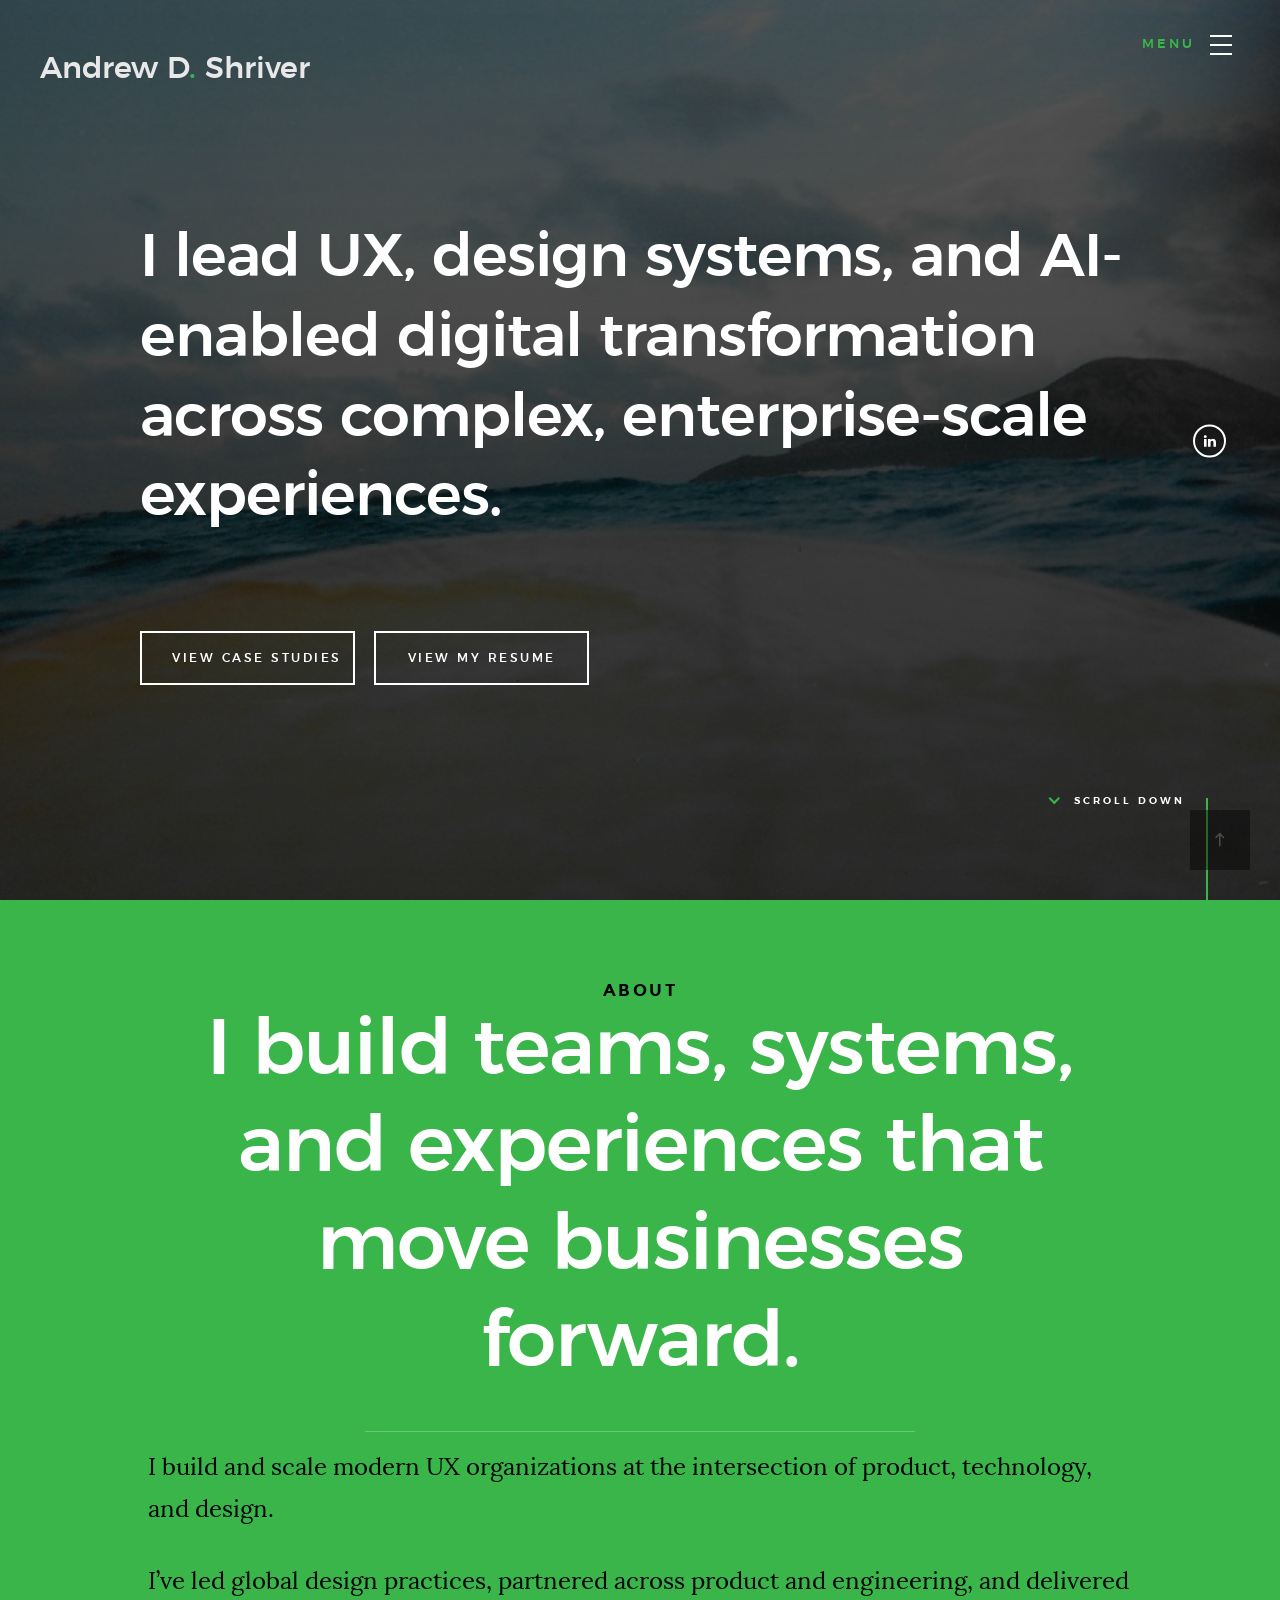
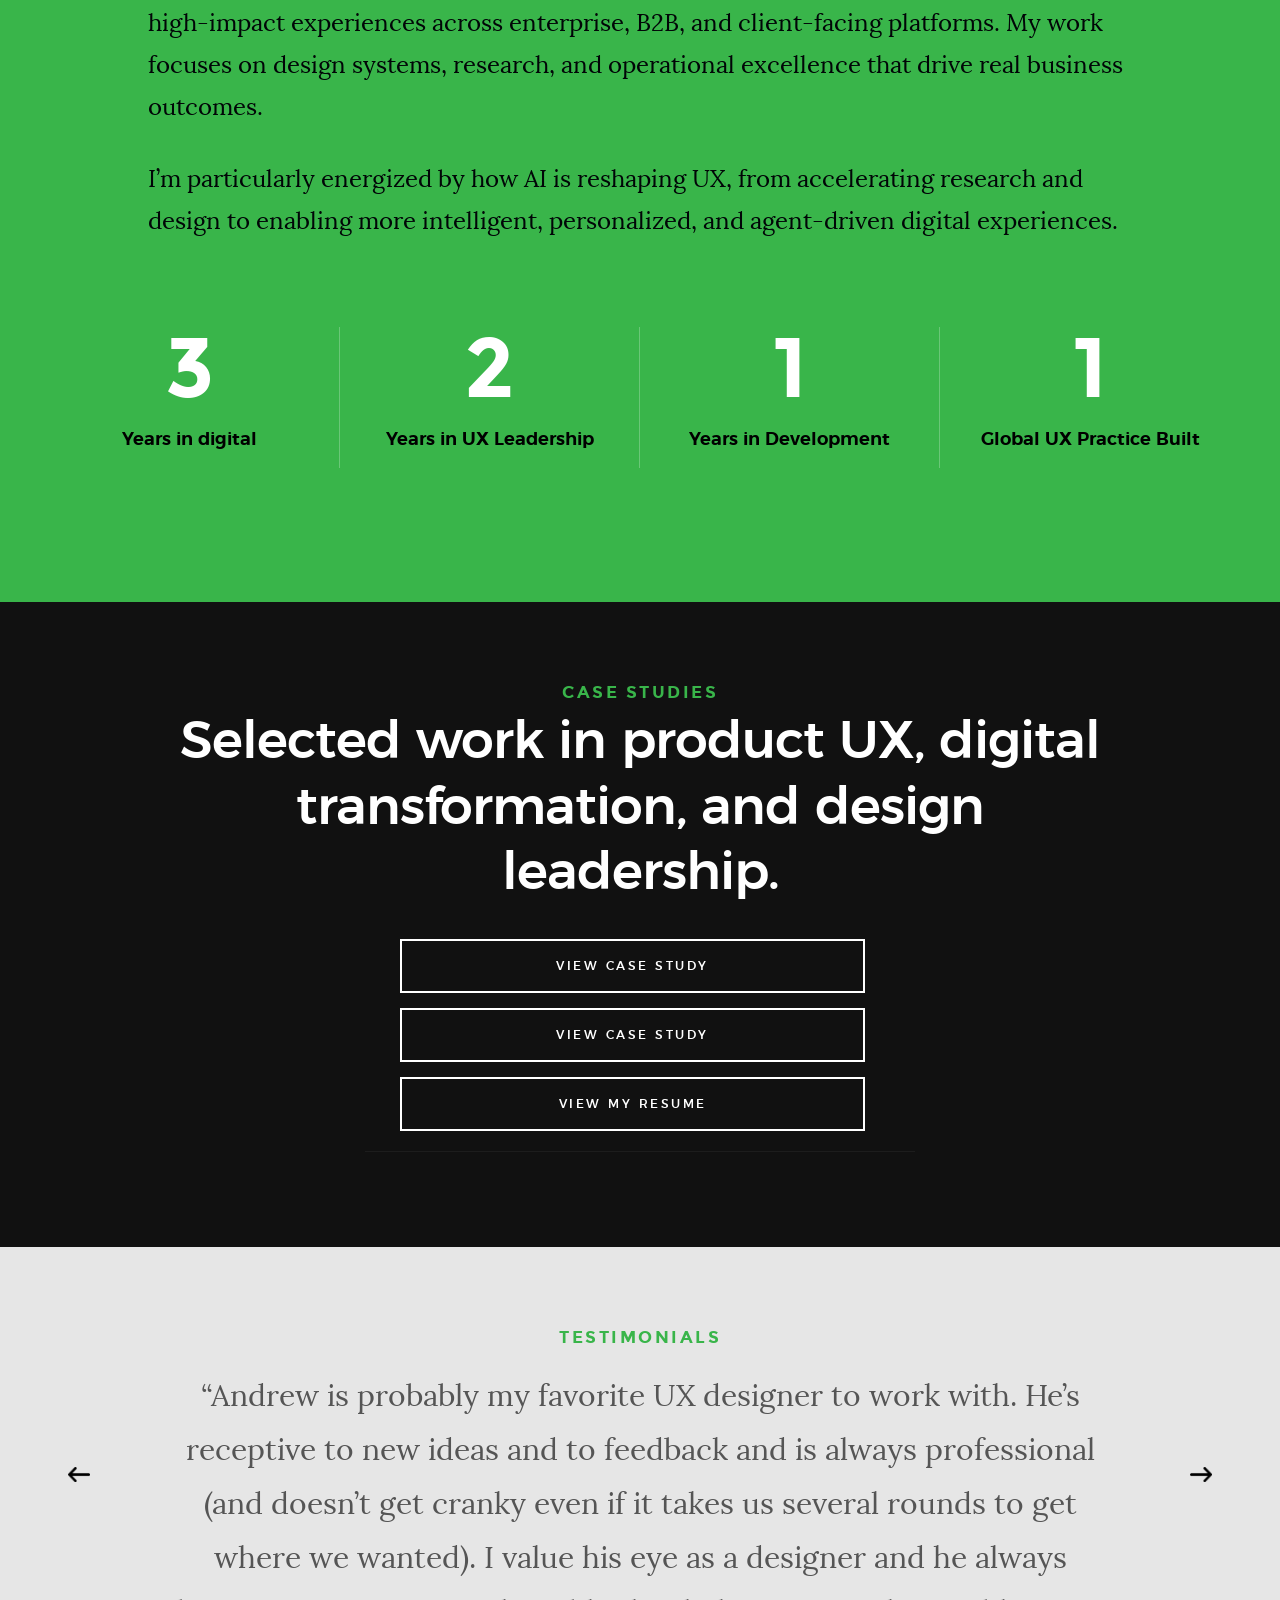
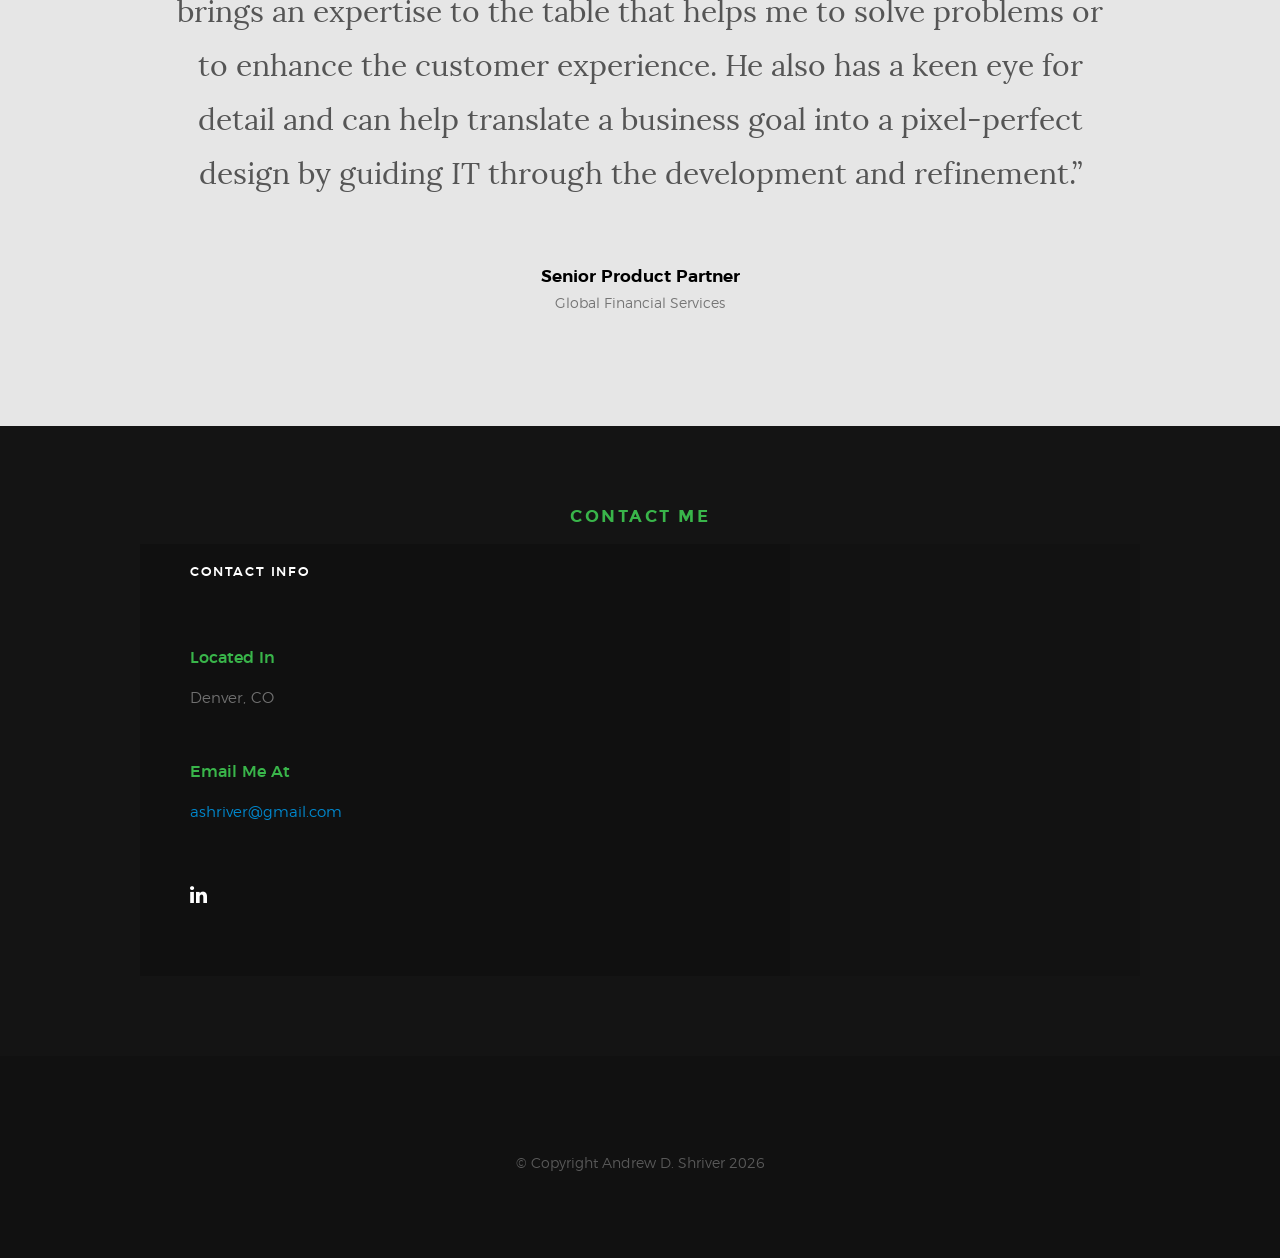
==== commit 363c9392: "update site" ====
--- a/index.html
+++ b/index.html
@@ -197,7 +197,7 @@
 				   <a href="case-study-b.html" class="btn btn--stroke thumb-link">
                         View Case Study
                    </a>
-                   <a href="cShriver_Andrew_Global-Head-UX-Digital-Design_1_2026.pdf" target="_blank" class="btn btn--stroke thumb-link">
+                   <a href="Shriver_Andrew_Global-Head-UX-Digital-Design_1_2026.pdf" target="_blank" class="btn btn--stroke thumb-link">
                         View My Resume
                    </a>
                 </div>
--- a/css/main.css
+++ b/css/main.css
@@ -54,6 +54,40 @@
  *
  * =================================================================== */
 
+ /* ===================================================================
+ * # me custom
+ *
+ * ------------------------------------------------------------------- */
+ /* mobile fix for case study buttons */
+.home-content__case-study-lg-buttons .btn {
+    width: 100%;
+    max-width: 100%;
+    box-sizing: border-box;
+}
+
+.home-content__case-study-lg-buttons {
+    width: 100%;
+}
+
+@media only screen and (max-width: 600px) {
+    .home-content__case-study-lg-buttons {
+        padding-left: 0;
+        padding-right: 0;
+    }
+
+    .home-content__case-study-lg-buttons .btn {
+        display: block;
+        width: 100%;
+        margin: 0 0 1.5rem 0;
+    }
+}
+
+@media only screen and (max-width: 600px) {
+    .home-content__case-study-lg-buttons {
+        max-width: 90%;
+        margin: 0 auto;
+    }
+}
 
 /* ===================================================================
  * # base style overrides
@@ -3671,4 +3705,81 @@
 
 
 
-/*# sourceMappingURL=main.css.map */+/*# sourceMappingURL=main.css.map */
+
+/* ===== section spacing cleanup ===== */
+
+.s-about {
+    padding-top: 8rem;
+    padding-bottom: 8rem;
+}
+
+.s-works {
+    background: #111111;
+    padding-top: 0;
+    padding-bottom: 0;
+}
+
+.s-works .intro-wrap {
+    padding: 8rem 0;
+    background: #111111;
+}
+
+.s-clients {
+    padding-top: 8rem;
+    padding-bottom: 8rem;
+    background-color: #e6e6e6;
+}
+
+.s-clients .section-header {
+    margin-bottom: 2rem;
+}
+
+.clients-testimonials {
+    margin-top: 0;
+    padding-top: 0;
+}
+
+.clients-testimonials::before {
+    display: none;
+}
+
+.s-contact {
+    padding-top: 8rem;
+    padding-bottom: 8rem;
+}
+
+.about__line,
+.contact__line {
+    display: none;
+}
+
+/* mobile */
+@media only screen and (max-width: 600px) {
+    .s-about,
+    .s-works .intro-wrap,
+    .s-clients,
+    .s-contact {
+        padding-top: 5rem;
+        padding-bottom: 5rem;
+    }
+
+    .section-header {
+        margin-bottom: 1.5rem;
+    }
+
+    .section-header.has-bottom-sep {
+        padding-bottom: 1.5rem;
+    }
+
+    .home-content__case-study-lg-buttons {
+        max-width: 100%;
+        margin: 0 auto;
+    }
+
+    .home-content__case-study-lg-buttons .btn {
+        display: block;
+        width: 100%;
+        margin: 0 0 1.2rem 0;
+    }
+}
